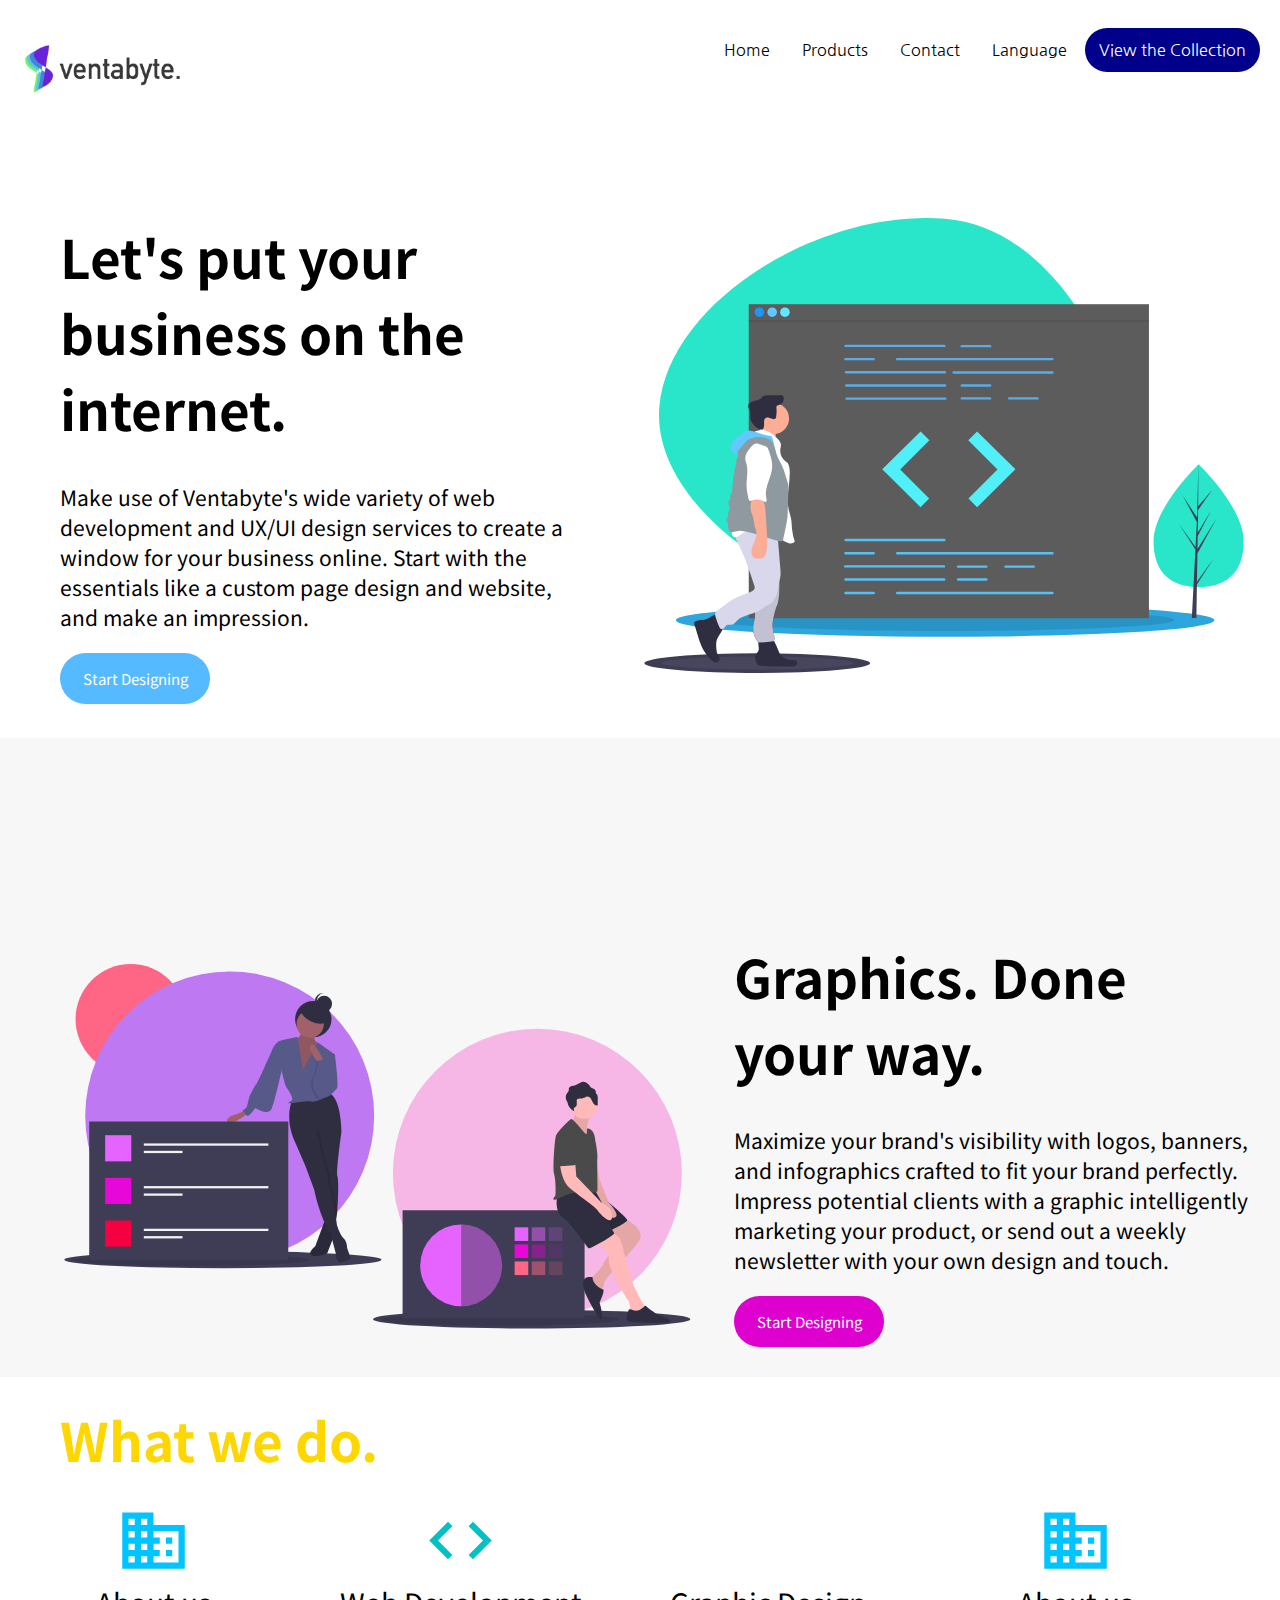
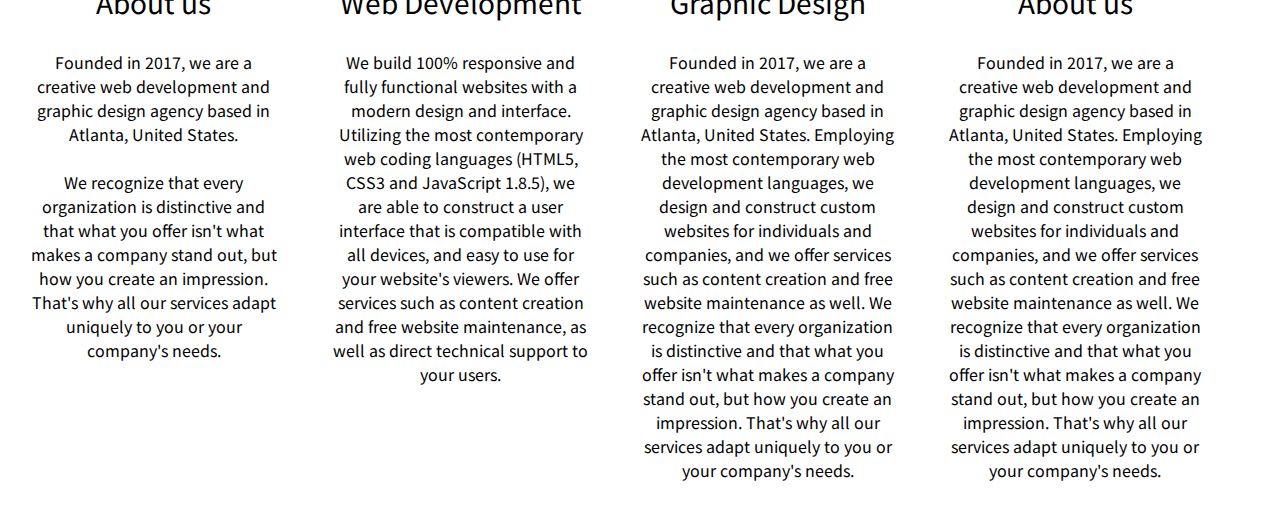
==== index.html @ 32904ef0 "Initial commit" ====
<!DOCTYPE html>
<html>
    <head>
    <link href="https://fonts.googleapis.com/css2?family=Nanum+Gothic&display=swap" rel="stylesheet">
        <link href="https://fonts.googleapis.com/css2?family=Noto+Sans+KR:wght@400;900&display=swap" rel="stylesheet">
    </head>
    <style>
        html, body {
    height: 100%;
    margin: 0;
    padding: 0;
    background-color: white;
}
        
        .menu {
            width: 100%;
            text-align: right;
            padding-top: 40px;
            padding-bottom: 5px;
            display: block;
            position: fixed;
            background-color: white;
            top: 0;
        }
        
                .menu-mobile {
            width: 100%;
            text-align: right;
            padding-top: 40px;
                    padding-bottom: 5px;
                    display: none;
                    position: fixed;
                    background-color: white;
        }
        
        .menuopen {
            margin-right: 30px;
            font-size: 40px;
        }
        
                .menuclose {
            margin-right: 30px;
            font-size: 40px;
                    display: none;
        }
        
        .mobile-nav {
            width: 100%;
            display: none;
            text-align: left;
            margin: 0px;
        }
        
        .op-m {
            font-size: 25px;
            font-family: 'Nanum Gothic', sans-serif;
            width: 100%;
            float: left;
            display: block;
            text-align: left;
            padding: 10px;
        }
        
                .op-cm {
            background-color: darkblue;
            color: white;
            font-size: 25px;
            font-family: 'Nanum Gothic', sans-serif;
            width: 100%;
            float: left;
            display: block;
            text-align: left;
            padding: 10px;
                    margin: 0px;
        }
        
        .op {
            padding: 14px;
            font-size: 16px;
            font-family: 'Nanum Gothic', sans-serif;
        }
        
        .op-c {
            background-color: darkblue;
            color: white;
            border-radius: 50px;
            padding: 14px;
            margin-right: 20px;
            font-size: 16px;
            font-family: 'Nanum Gothic', sans-serif;
        }
        
        .logo {
            text-align: left;
            float: left;
            padding-top: 0px;
            margin-top: 0px;
            margin-left: 20px;

        }
        
        .container {
            width: 100%;
            display: inline-block;
            margin-bottom: 0px;
            padding-bottom: 30px;
        }
        
        .coderev {
            float: right;
            text-align: right;
            display: inline;
            padding-top: 200px;
            padding-right: 60px;
            width: 45%;
        }
        
                .mediarev {
            float: left;
            text-align: left;
            display: inline;
            padding-top: 200px;
            padding-left: 60px;
            width: 45%;
        }
        
        .intro {
            width: 45%;
            float: left;
            display: inline;
        }
        
        .mediaintro {
                        width: 45%;
            float: right;
            text-align: left;
            display: inline;
            margin-right: 30px;
            margin-left: 30px;
        }
        
        .coderev-mobile {
            display: none;
            width: 100%;
            text-align: center;
            padding-top: 50px;
        }
        
        .intro-mobile {
            width: 100%;
            display: none;
            padding-top: 40px;
        }
        
        .mediarev-mobile {
            display: none;
            width: 100%;
            text-align: center;
            padding-top: 50px;
        }
        
        .mediaintro-mobile {
            width: 100%;
            display: none;
        }
        
        h1 {
          margin-left: 60px;
            margin-top: 200px;
            font-family: 'Noto Sans KR', sans-serif;
            font-size: 70px;
        }
        
        h3 {
            margin-left: 60px;
            font-family: 'Noto Sans KR', sans-serif;
            font-weight: 400;
            font-size: 28px;
        }
        
        .start {
            border-radius: 50px;
            background-color: #55baff;
            padding: 20px;
            text-align: center;
            margin-left: 60px;
            color: white;
            font-family: 'Noto Sans KR', sans-serif;
            width: 200px;
            border: 0px;
            font-size: 20px;
        }
        
        .about {
            width: 100%;
            display: inline-block;
            text-align: center;
        }
        
        .aboutsub {
            width: 20%;
            display: inline;
                text-align: center;
            float: left;
            margin: 2%;
        }
        
        .about h1 {
            margin-top: 20px;
            margin-bottom: 0px;
            color: gold;
            text-align: left;
        }
        
        .about h3 {
            margin-left: 45px;
            margin-right: 30px;
            padding-bottom: 50px;
            font-family: 'Noto Sans KR', sans-serif;
            color: black;
        }
        
        .aboutsub h3 {
            margin-left: 0px;
            margin-top: 0px;
            margin-right: 0px;
            padding-bottom: 0px;
            text-align: center;
            font-size: 28px;
        }
        
        h4 {
            color: black;
            text-align: center;
            font-family: 'Noto Sans KR', sans-serif;
            font-weight: 400;
        }
        
        @media screen and (max-width: 1632px) {
            h1 {font-size: 53px}
            h3 {font-size: 21px}
            .start {font-size: 15px; padding: 15px; width: 150px}
            .coderev img {width: 600px; height: 455px}
            .mediarev-mobile {display: none}
            .mediaintro-mobile {display: none}
            .mediarev-mobile img {width: 598px; height: 373px}
        }
        
                @media screen and (max-width: 1416px) {
            .mediarev img {width: 638px; height: 398px}
        }
        
                        @media screen and (max-width: 1056px) {
            .mediarev img {width: 510px; height: 318px}
        }
        
        @media screen and (max-width: 1092px) {
                    .intro {display: none}
                    .coderev {display: none}
            .container {display: none}
                        .intro-mobile {display: block}
                    .coderev-mobile {display: block}
                    h1 {margin-top: 50px}
            .mediarev {display: none}
            .mediaintro {display: none}
                        .mediarev-mobile {display: block}
            .mediaintro-mobile {display: block}
            .menu {display: none}
            .menu-mobile {display: block}
        }
        
        @media screen and (max-width: 720px) {
                    .intro {display: none}
                    .coderev {display: none}
            .container {display: none}
                        .intro-mobile {display: block}
                    .coderev-mobile {display: block}
            .coderev-mobile img {width: 600px; height: 455px;}
                    h1 {margin-top: 50px}
            .mediarev {display: none}
            .mediaintro {display: none}
                                    .mediarev-mobile {display: block}
            .mediaintro-mobile {display: block}
            .mediarev-mobile img {width: 598px; height: 373px}
            .menu {display: none}
            .menu-mobile {display: block}
        }
        
                @media screen and (max-width: 720px) {
                    .intro {display: none}
                    .coderev {display: none}
                    .container {display: none}
                        .intro-mobile {display: block}
                    .coderev-mobile {display: block}
            .coderev-mobile img {width: 450px; height: 341px;}
                    h1 {margin-top: 50px; margin-left: 45px; margin-right: 20px;}
                    h3 {margin-left: 45px; margin-right: 20px;}
                    .start {margin-left: 45px;}
                    .mediarev {display: none}
            .mediaintro {display: none}
            .mediarev-mobile {display: block}
            .mediaintro-mobile {display: block}
                    .mediarev-mobile img {width: 449px; height: 280px}
        }
        
    </style>
    <body>
    <div class="menu">
         <img class="logo" src="ventabyte-logo.png" width="170" height="56">
        <a class="op">Home</a>
        <a class="op">Products</a>
        <a class="op">Contact</a>
        <a class="op">Language</a>
        <a class="op-c">View the Collection</a>
        </div>
            <div class="menu-mobile">
                <img class="logo" src="ventabyte-logo.png" width="170" height="56">
                <a id="menuopen" onclick="openMenu()" class="menuopen">&#9776;</a>
                <a id="menuclose" onclick="closeMenu()" class="menuclose">&times;</a>
                <br>
                <div id="mobile-nav" class="mobile-nav">
                <a class="op-m">Home</a>
                <a class="op-m">Products</a>
                <a class="op-m">Contact</a>
                <a class="op-m">Language</a>
                    <a class="op-cm">View the Collection</a>
                </div>
        </div>
        <br>
        <div class="container">
        <div class="coderev">
                <img src="coderev%20copy.svg" width="800px" height="607px">
        </div>
        <div class="intro">
        <h1>Let's put your business on the internet.</h1>
            <h3>Make use of Ventabyte's wide variety of web development and UX/UI design services to create a window for your business online. Start with the essentials like a custom page design and website, and make an impression.</h3>
            <button class="start">Start Designing</button>
        </div>
        </div>
        <div class="intro-mobile">
        <h1>Let's put your business on the internet.</h1>
            <h3>Make use of Ventabyte's wide variety of web development and UX/UI design services to create a window for your business online. Start with the essentials like a custom page design and website, and make an impression.</h3>
            <button class="start">Start Designing</button>
        </div>
                        <div class="coderev-mobile">
                <img src="coderev%20copy.svg" width="800px" height="607px">
        </div>
        <div style="background-color: #f7f7f7;" class="container">
        <div class="mediarev">
                <img src="media.svg" width="797px" height="497px">
        </div>
        <div class="mediaintro">
        <h1>Graphics. Done your way.</h1>
            <h3>Maximize your brand's visibility with logos, banners, and infographics crafted to fit your brand perfectly. Impress potential clients with a graphic intelligently marketing your product, or send out a weekly newsletter with your own design and touch.</h3>
            <button class="start" style="background-color:#dd00cf">Start Designing</button>
        </div>
        </div>
         <div class="mediaintro-mobile">
        <h1>Graphics. Done your way.</h1>
            <h3>Maximize your brand's visibility with logos, banners, and infographics crafted to fit your brand perfectly. Impress potential clients with a graphic intelligently marketing your product, or send out a weekly newsletter with your own design and touch.</h3>
            <button class="start" style="background-color:#dd00cf">Start Designing</button>
        </div>
                        <div class="mediarev-mobile">
                <img src="media.svg" width="638px" height="398px">
        </div>
        <div class="about">
        <h1>What we do.</h1>
            <div class="aboutsub"><img src="business-white-18dp.svg" width="75px" height="75px"><br><h3>About us</h3><h4>Founded in 2017, we are a creative web development and graphic design agency based in Atlanta, United States. 
<br>
<br>
We recognize that every organization is distinctive and that what you offer isn't what makes a company stand out, but how you create an impression. That's why all our services adapt uniquely to you or your company's needs.</h4></div>
            
            <div class="aboutsub"><img src="code-white-18dp.svg" width="75px" height="75px"><br><h3>Web Development</h3><h4>We build 100% responsive and fully functional websites with a modern design and interface. Utilizing the most contemporary web coding languages (HTML5, CSS3 and JavaScript 1.8.5), we are able to construct a user interface that is compatible with all devices, and easy to use for your website's viewers. We offer services such as content creation and free website maintenance, as well as direct technical support to your users.</h4></div>
            
            <div class="aboutsub"><img src="filter-white-18dp.svg" width="75px" height="75px"><br><h3>Graphic Design</h3><h4>Founded in 2017, we are a creative web development and graphic design agency based in Atlanta, United States. Employing the most contemporary web development languages, we design and construct custom websites for individuals and companies, and we offer services such as content creation and free website maintenance as well.

We recognize that every organization is distinctive and that what you offer isn't what makes a company stand out, but how you create an impression. That's why all our services adapt uniquely to you or your company's needs.</h4></div>
            
            <div class="aboutsub"><img src="business-white-18dp.svg" width="75px" height="75px"><br><h3>About us</h3><h4>Founded in 2017, we are a creative web development and graphic design agency based in Atlanta, United States. Employing the most contemporary web development languages, we design and construct custom websites for individuals and companies, and we offer services such as content creation and free website maintenance as well.

We recognize that every organization is distinctive and that what you offer isn't what makes a company stand out, but how you create an impression. That's why all our services adapt uniquely to you or your company's needs.</h4></div>
        </div>
    </body>
    <script>
    function openMenu() {
        document.getElementById("mobile-nav").style.display = "block";
        document.getElementById("menuopen").style.display = "none";
        document.getElementById("menuclose").style.display = "block";
    }
        
            function closeMenu() {
        document.getElementById("mobile-nav").style.display = "none";
        document.getElementById("menuopen").style.display = "block";
        document.getElementById("menuclose").style.display = "none";
    }
        
    </script>
</html>
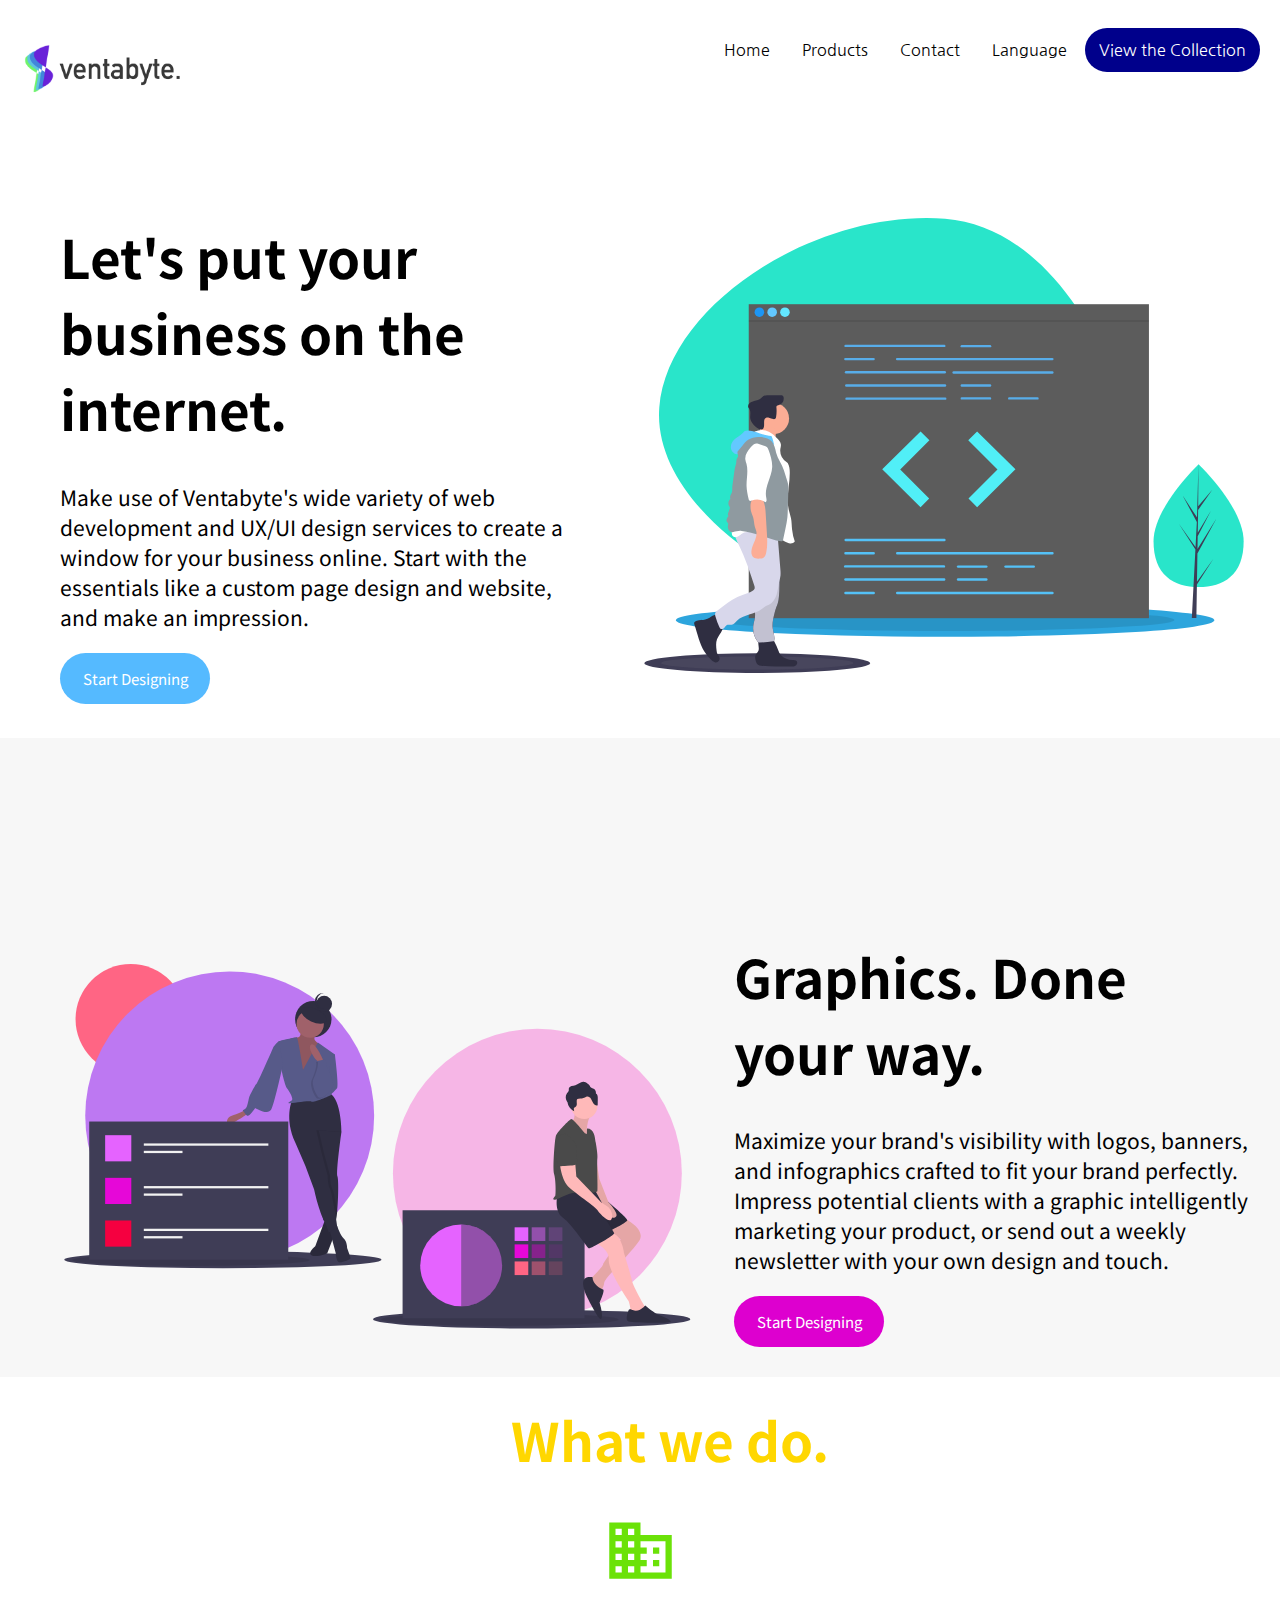
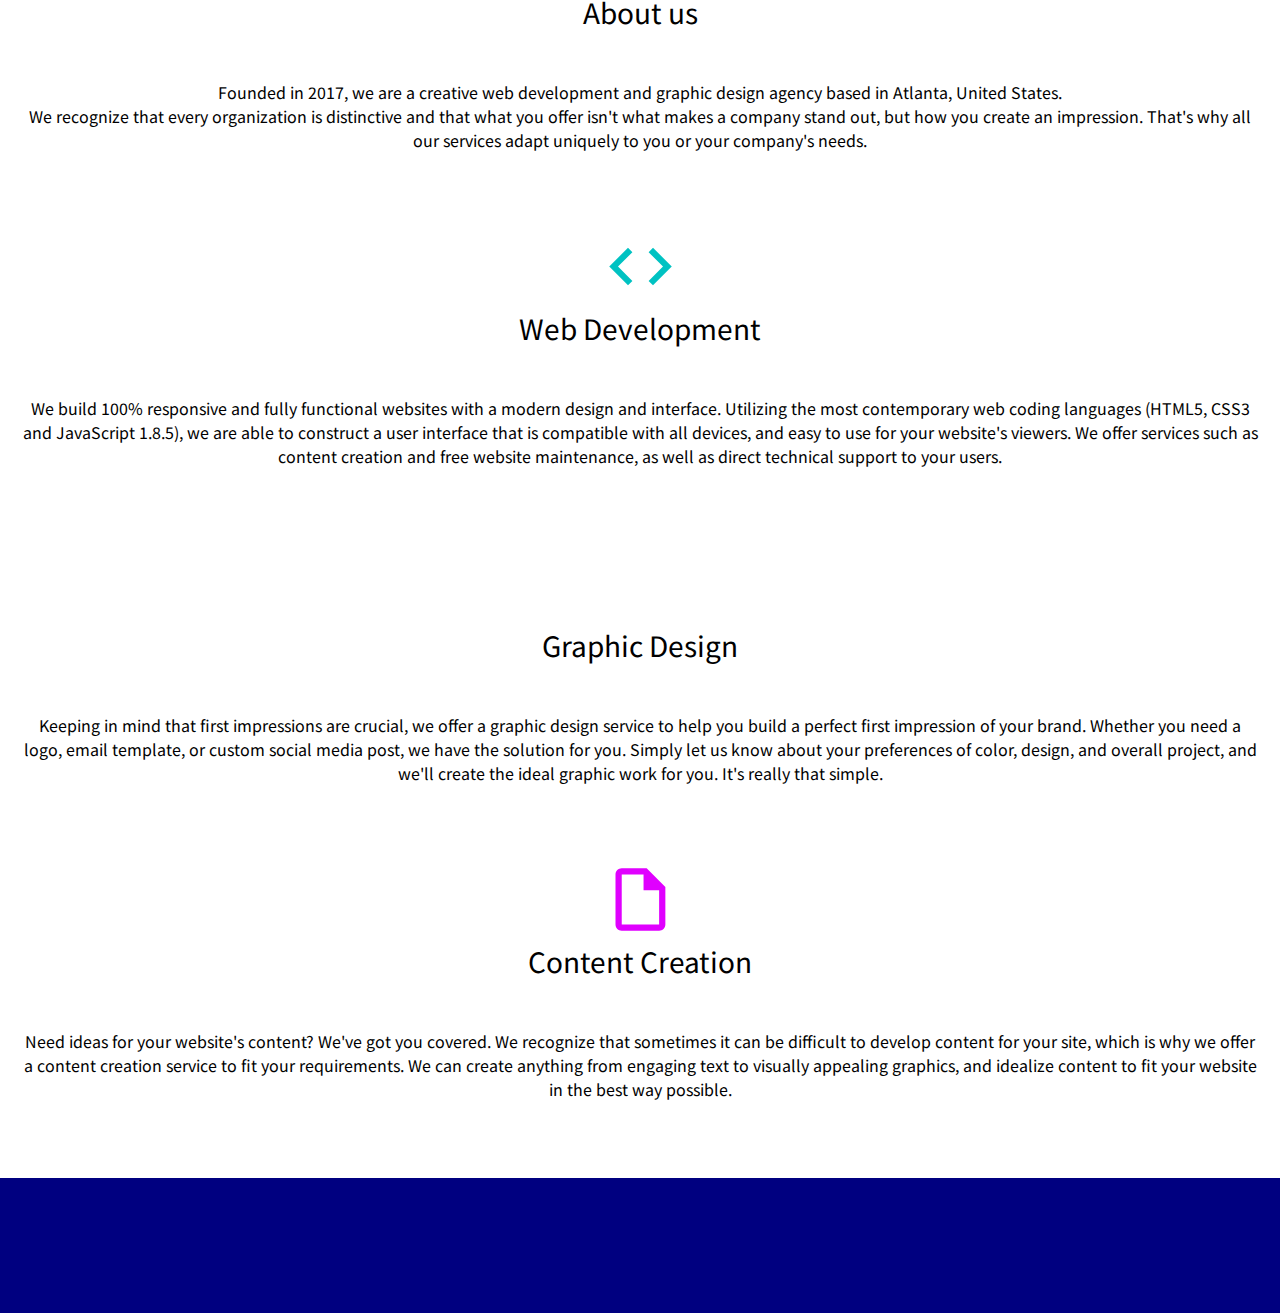
==== commit c767a649: "082320" ====
--- a/index.html
+++ b/index.html
@@ -193,6 +193,7 @@
         
         .about {
             width: 100%;
+            min-height: 50%;
             display: inline-block;
             text-align: center;
         }
@@ -205,11 +206,22 @@
             margin: 2%;
         }
         
+                .aboutsub-mobile {
+            width: 100%;
+            display: none;
+                    color: white;
+        }
+        
+         .aboutsub-mobile h4 {
+            padding: 20px;
+        }
+        
+        
         .about h1 {
             margin-top: 20px;
             margin-bottom: 0px;
             color: gold;
-            text-align: left;
+            text-align: center;
         }
         
         .about h3 {
@@ -229,11 +241,26 @@
             font-size: 28px;
         }
         
+                .aboutsub-mobile h3 {
+            margin-left: 0px;
+            margin-top: 0px;
+            margin-right: 0px;
+            padding-bottom: 0px;
+            text-align: center;
+            font-size: 28px;
+        }
+        
         h4 {
             color: black;
             text-align: center;
             font-family: 'Noto Sans KR', sans-serif;
             font-weight: 400;
+        }
+        
+        .footer {
+            width: 100%;
+            height: 15%;
+            background-color: navy;
         }
         
         @media screen and (max-width: 1632px) {
@@ -303,6 +330,10 @@
                     .mediarev-mobile img {width: 449px; height: 280px}
         }
         
+        @media screen and (max-width: 1296px) {
+            .aboutsub {display: none}
+            .aboutsub-mobile {display: block}
+        }
     </style>
     <body>
     <div class="menu">
@@ -372,13 +403,32 @@
             
             <div class="aboutsub"><img src="code-white-18dp.svg" width="75px" height="75px"><br><h3>Web Development</h3><h4>We build 100% responsive and fully functional websites with a modern design and interface. Utilizing the most contemporary web coding languages (HTML5, CSS3 and JavaScript 1.8.5), we are able to construct a user interface that is compatible with all devices, and easy to use for your website's viewers. We offer services such as content creation and free website maintenance, as well as direct technical support to your users.</h4></div>
             
-            <div class="aboutsub"><img src="filter-white-18dp.svg" width="75px" height="75px"><br><h3>Graphic Design</h3><h4>Founded in 2017, we are a creative web development and graphic design agency based in Atlanta, United States. Employing the most contemporary web development languages, we design and construct custom websites for individuals and companies, and we offer services such as content creation and free website maintenance as well.
-
-We recognize that every organization is distinctive and that what you offer isn't what makes a company stand out, but how you create an impression. That's why all our services adapt uniquely to you or your company's needs.</h4></div>
+            <div class="aboutsub"><img src="filter-white-18dp.svg" width="75px" height="75px"><br><h3>Graphic Design</h3><h4>Keeping in mind that first impressions are crucial, we offer a graphic design service to help you build a perfect first impression of your brand. Whether you need a logo, email template, or custom social media post, we have the solution for you. Simply let us know about your preferences of color, design, and overall project, and we'll create the ideal graphic work for you. It's really that simple.</h4></div>
             
-            <div class="aboutsub"><img src="business-white-18dp.svg" width="75px" height="75px"><br><h3>About us</h3><h4>Founded in 2017, we are a creative web development and graphic design agency based in Atlanta, United States. Employing the most contemporary web development languages, we design and construct custom websites for individuals and companies, and we offer services such as content creation and free website maintenance as well.
-
-We recognize that every organization is distinctive and that what you offer isn't what makes a company stand out, but how you create an impression. That's why all our services adapt uniquely to you or your company's needs.</h4></div>
+            <div class="aboutsub"><img src="description-white-18dp.svg" width="75px" height="75px"><br><h3>Content Creation</h3><h4>Need ideas for your website's content? We've got you covered. We recognize that sometimes it can be difficult to develop content for your site, which is why we offer a content creation service to fit your requirements. We can create anything from engaging text to visually appealing graphics, and idealize content to fit your website in the best way possible.</h4></div>
+            
+            <br>
+            <br>
+            <div class="aboutsub-mobile"><img src="business-white-18dp.svg" width="75px" height="75px">
+                <h3>About us</h3><h4>Founded in 2017, we are a creative web development and graphic design agency based in Atlanta, United States. 
+<br>
+We recognize that every organization is distinctive and that what you offer isn't what makes a company stand out, but how you create an impression. That's why all our services adapt uniquely to you or your company's needs.</h4>
+            </div>
+            <br>
+            <br>
+            <div class="aboutsub-mobile"><img src="code-white-18dp.svg" width="75px" height="75px"><h3>Web Development</h3><h4>We build 100% responsive and fully functional websites with a modern design and interface. Utilizing the most contemporary web coding languages (HTML5, CSS3 and JavaScript 1.8.5), we are able to construct a user interface that is compatible with all devices, and easy to use for your website's viewers. We offer services such as content creation and free website maintenance, as well as direct technical support to your users.</h4></div>
+            <br>
+            <br>
+            <div class="aboutsub-mobile"><img src="filter-white-18dp.svg" width="75px" height="75px"><h3>Graphic Design</h3><h4>Keeping in mind that first impressions are crucial, we offer a graphic design service to help you build a perfect first impression of your brand. Whether you need a logo, email template, or custom social media post, we have the solution for you. Simply let us know about your preferences of color, design, and overall project, and we'll create the ideal graphic work for you. It's really that simple.</h4></div>
+            <br>
+            <br>
+            <div class="aboutsub-mobile"><img src="description-white-18dp.svg" width="75px" height="75px"><h3>Content Creation</h3><h4>Need ideas for your website's content? We've got you covered. We recognize that sometimes it can be difficult to develop content for your site, which is why we offer a content creation service to fit your requirements. We can create anything from engaging text to visually appealing graphics, and idealize content to fit your website in the best way possible.</h4></div>
+        </div>
+        <br>
+        <br>
+        <br>
+        <div class="footer">
+        
         </div>
     </body>
     <script>
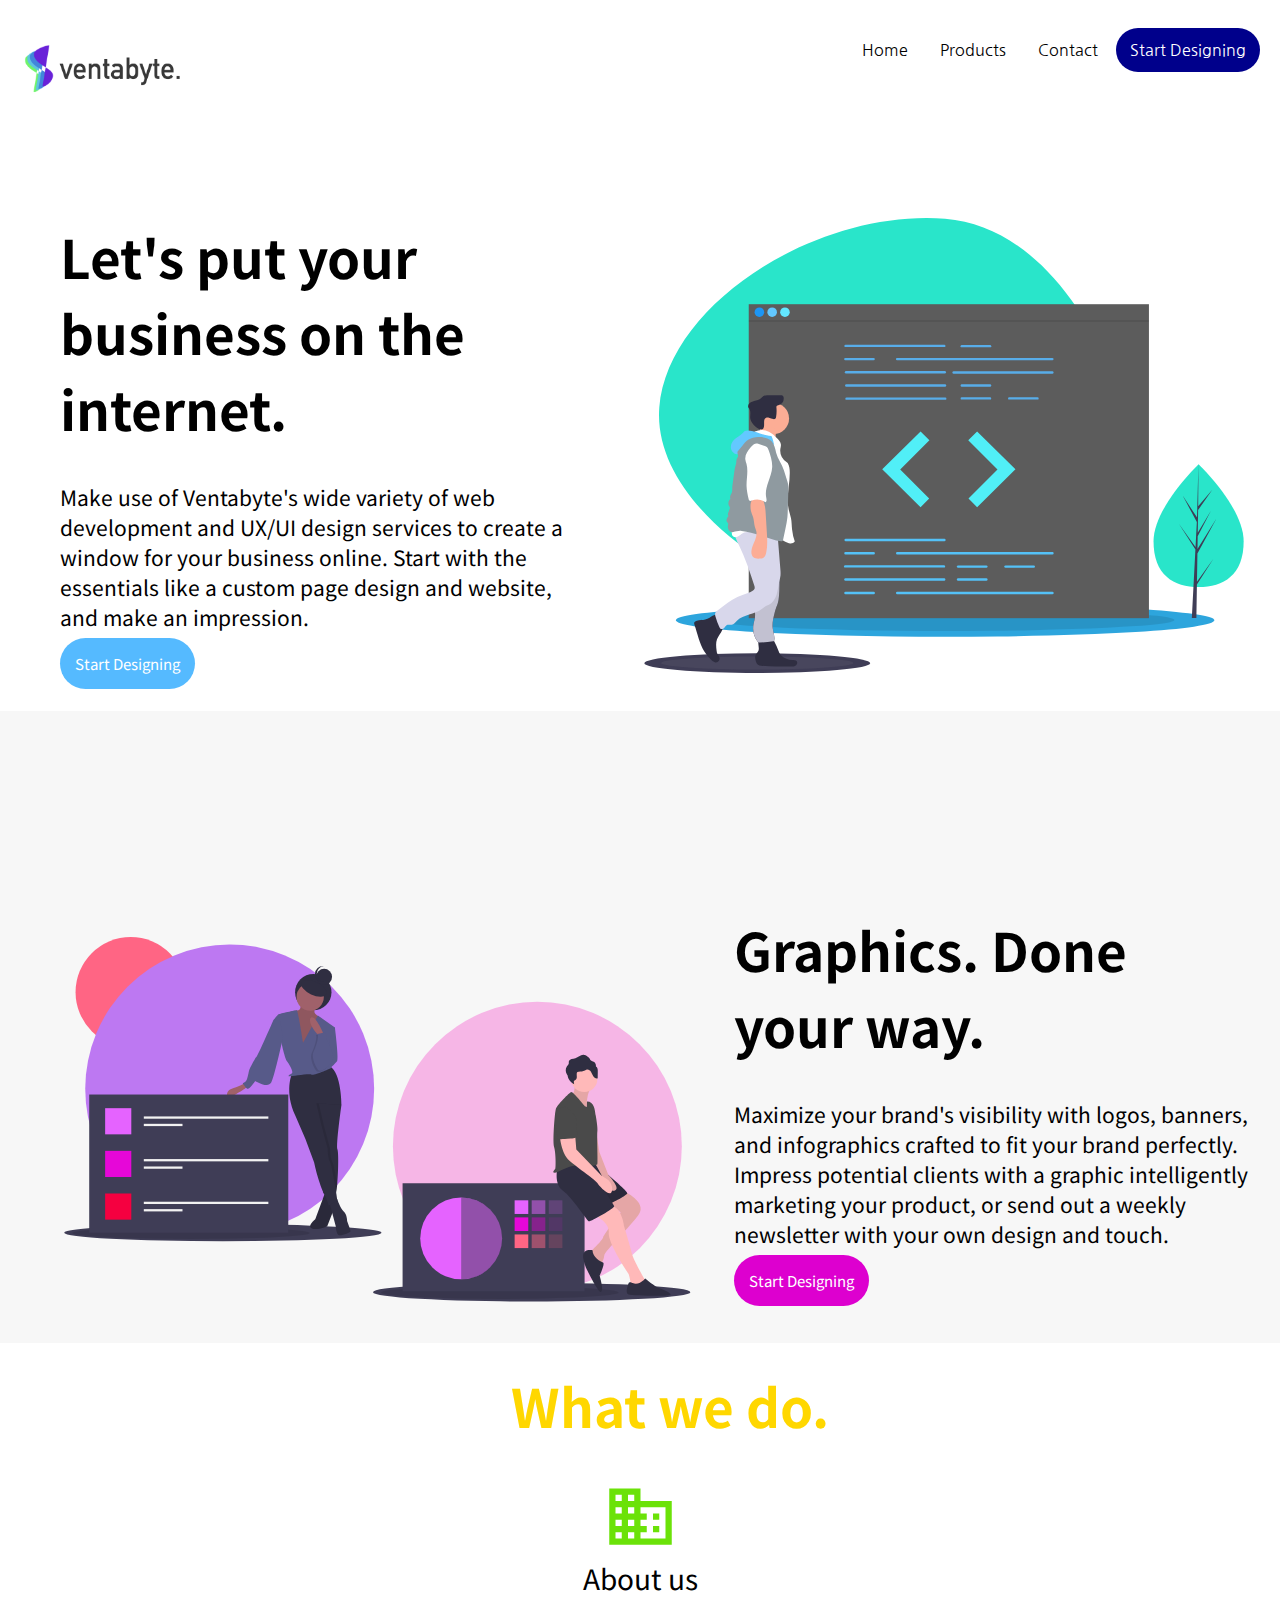
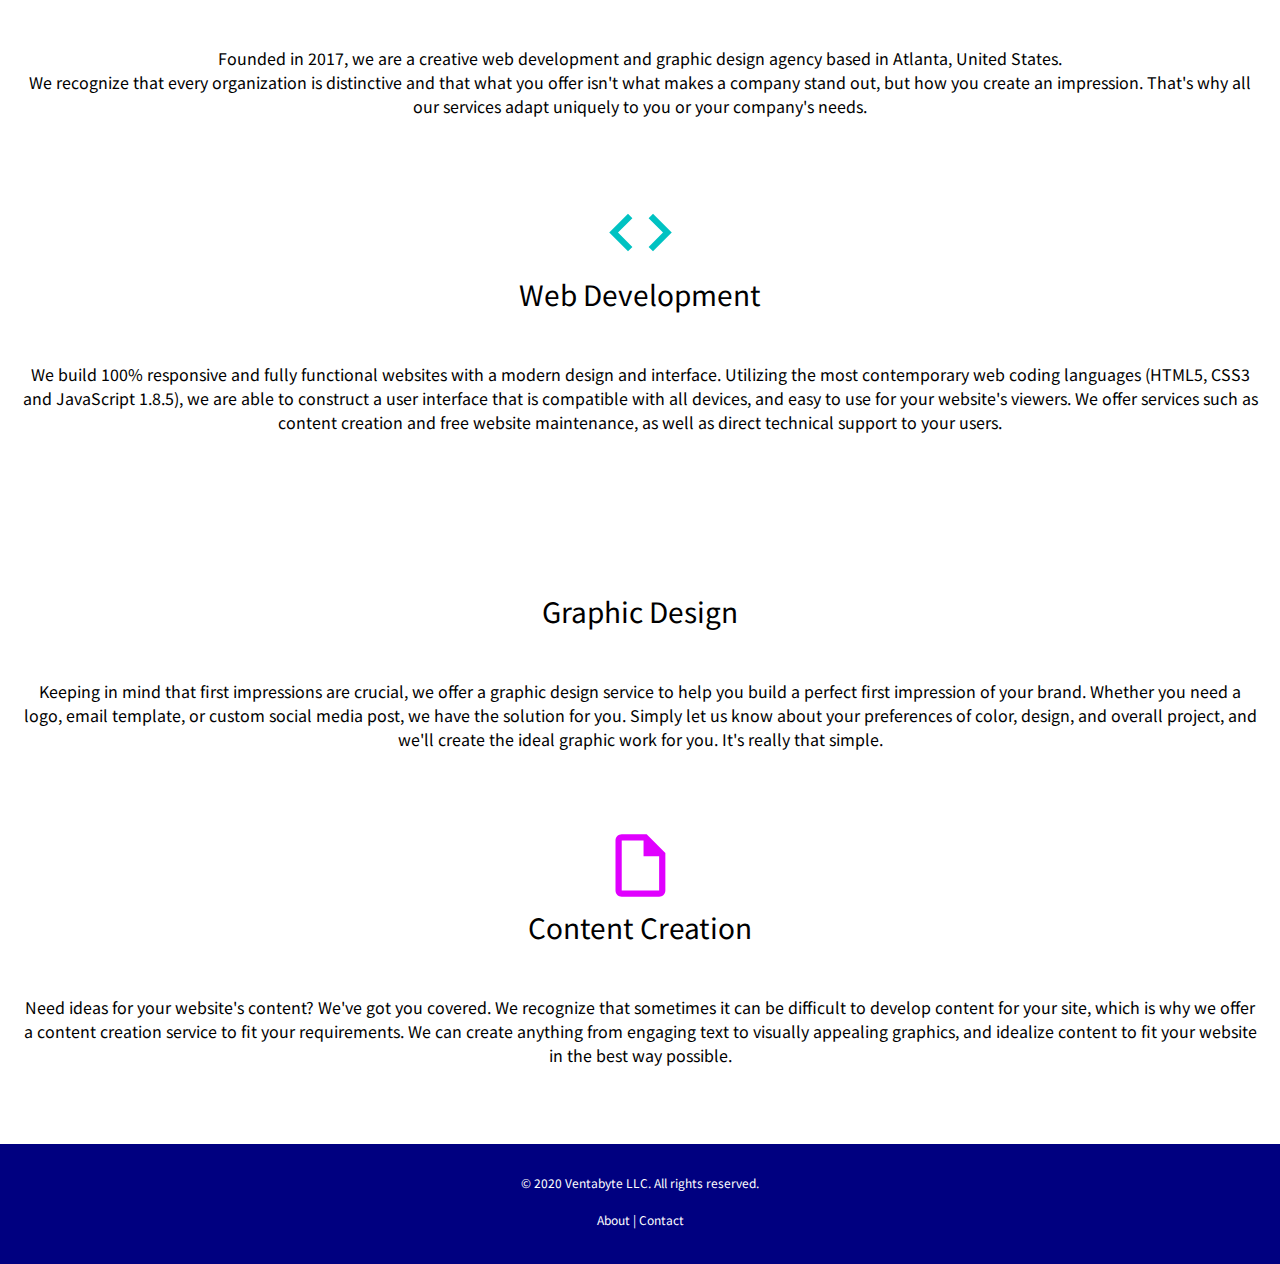
==== commit 3ee3ee4d: "082920" ====
--- a/index.html
+++ b/index.html
@@ -2,347 +2,16 @@
 <html>
     <head>
     <link href="https://fonts.googleapis.com/css2?family=Nanum+Gothic&display=swap" rel="stylesheet">
-        <link href="https://fonts.googleapis.com/css2?family=Noto+Sans+KR:wght@400;900&display=swap" rel="stylesheet">
+        <link href="https://fonts.googleapis.com/css2?family=Noto+Sans+KR:wght@300;400;500;900&display=swap" rel="stylesheet">
+        <link rel="stylesheet" type="text/css" href="style.css">
     </head>
-    <style>
-        html, body {
-    height: 100%;
-    margin: 0;
-    padding: 0;
-    background-color: white;
-}
-        
-        .menu {
-            width: 100%;
-            text-align: right;
-            padding-top: 40px;
-            padding-bottom: 5px;
-            display: block;
-            position: fixed;
-            background-color: white;
-            top: 0;
-        }
-        
-                .menu-mobile {
-            width: 100%;
-            text-align: right;
-            padding-top: 40px;
-                    padding-bottom: 5px;
-                    display: none;
-                    position: fixed;
-                    background-color: white;
-        }
-        
-        .menuopen {
-            margin-right: 30px;
-            font-size: 40px;
-        }
-        
-                .menuclose {
-            margin-right: 30px;
-            font-size: 40px;
-                    display: none;
-        }
-        
-        .mobile-nav {
-            width: 100%;
-            display: none;
-            text-align: left;
-            margin: 0px;
-        }
-        
-        .op-m {
-            font-size: 25px;
-            font-family: 'Nanum Gothic', sans-serif;
-            width: 100%;
-            float: left;
-            display: block;
-            text-align: left;
-            padding: 10px;
-        }
-        
-                .op-cm {
-            background-color: darkblue;
-            color: white;
-            font-size: 25px;
-            font-family: 'Nanum Gothic', sans-serif;
-            width: 100%;
-            float: left;
-            display: block;
-            text-align: left;
-            padding: 10px;
-                    margin: 0px;
-        }
-        
-        .op {
-            padding: 14px;
-            font-size: 16px;
-            font-family: 'Nanum Gothic', sans-serif;
-        }
-        
-        .op-c {
-            background-color: darkblue;
-            color: white;
-            border-radius: 50px;
-            padding: 14px;
-            margin-right: 20px;
-            font-size: 16px;
-            font-family: 'Nanum Gothic', sans-serif;
-        }
-        
-        .logo {
-            text-align: left;
-            float: left;
-            padding-top: 0px;
-            margin-top: 0px;
-            margin-left: 20px;
-
-        }
-        
-        .container {
-            width: 100%;
-            display: inline-block;
-            margin-bottom: 0px;
-            padding-bottom: 30px;
-        }
-        
-        .coderev {
-            float: right;
-            text-align: right;
-            display: inline;
-            padding-top: 200px;
-            padding-right: 60px;
-            width: 45%;
-        }
-        
-                .mediarev {
-            float: left;
-            text-align: left;
-            display: inline;
-            padding-top: 200px;
-            padding-left: 60px;
-            width: 45%;
-        }
-        
-        .intro {
-            width: 45%;
-            float: left;
-            display: inline;
-        }
-        
-        .mediaintro {
-                        width: 45%;
-            float: right;
-            text-align: left;
-            display: inline;
-            margin-right: 30px;
-            margin-left: 30px;
-        }
-        
-        .coderev-mobile {
-            display: none;
-            width: 100%;
-            text-align: center;
-            padding-top: 50px;
-        }
-        
-        .intro-mobile {
-            width: 100%;
-            display: none;
-            padding-top: 40px;
-        }
-        
-        .mediarev-mobile {
-            display: none;
-            width: 100%;
-            text-align: center;
-            padding-top: 50px;
-        }
-        
-        .mediaintro-mobile {
-            width: 100%;
-            display: none;
-        }
-        
-        h1 {
-          margin-left: 60px;
-            margin-top: 200px;
-            font-family: 'Noto Sans KR', sans-serif;
-            font-size: 70px;
-        }
-        
-        h3 {
-            margin-left: 60px;
-            font-family: 'Noto Sans KR', sans-serif;
-            font-weight: 400;
-            font-size: 28px;
-        }
-        
-        .start {
-            border-radius: 50px;
-            background-color: #55baff;
-            padding: 20px;
-            text-align: center;
-            margin-left: 60px;
-            color: white;
-            font-family: 'Noto Sans KR', sans-serif;
-            width: 200px;
-            border: 0px;
-            font-size: 20px;
-        }
-        
-        .about {
-            width: 100%;
-            min-height: 50%;
-            display: inline-block;
-            text-align: center;
-        }
-        
-        .aboutsub {
-            width: 20%;
-            display: inline;
-                text-align: center;
-            float: left;
-            margin: 2%;
-        }
-        
-                .aboutsub-mobile {
-            width: 100%;
-            display: none;
-                    color: white;
-        }
-        
-         .aboutsub-mobile h4 {
-            padding: 20px;
-        }
-        
-        
-        .about h1 {
-            margin-top: 20px;
-            margin-bottom: 0px;
-            color: gold;
-            text-align: center;
-        }
-        
-        .about h3 {
-            margin-left: 45px;
-            margin-right: 30px;
-            padding-bottom: 50px;
-            font-family: 'Noto Sans KR', sans-serif;
-            color: black;
-        }
-        
-        .aboutsub h3 {
-            margin-left: 0px;
-            margin-top: 0px;
-            margin-right: 0px;
-            padding-bottom: 0px;
-            text-align: center;
-            font-size: 28px;
-        }
-        
-                .aboutsub-mobile h3 {
-            margin-left: 0px;
-            margin-top: 0px;
-            margin-right: 0px;
-            padding-bottom: 0px;
-            text-align: center;
-            font-size: 28px;
-        }
-        
-        h4 {
-            color: black;
-            text-align: center;
-            font-family: 'Noto Sans KR', sans-serif;
-            font-weight: 400;
-        }
-        
-        .footer {
-            width: 100%;
-            height: 15%;
-            background-color: navy;
-        }
-        
-        @media screen and (max-width: 1632px) {
-            h1 {font-size: 53px}
-            h3 {font-size: 21px}
-            .start {font-size: 15px; padding: 15px; width: 150px}
-            .coderev img {width: 600px; height: 455px}
-            .mediarev-mobile {display: none}
-            .mediaintro-mobile {display: none}
-            .mediarev-mobile img {width: 598px; height: 373px}
-        }
-        
-                @media screen and (max-width: 1416px) {
-            .mediarev img {width: 638px; height: 398px}
-        }
-        
-                        @media screen and (max-width: 1056px) {
-            .mediarev img {width: 510px; height: 318px}
-        }
-        
-        @media screen and (max-width: 1092px) {
-                    .intro {display: none}
-                    .coderev {display: none}
-            .container {display: none}
-                        .intro-mobile {display: block}
-                    .coderev-mobile {display: block}
-                    h1 {margin-top: 50px}
-            .mediarev {display: none}
-            .mediaintro {display: none}
-                        .mediarev-mobile {display: block}
-            .mediaintro-mobile {display: block}
-            .menu {display: none}
-            .menu-mobile {display: block}
-        }
-        
-        @media screen and (max-width: 720px) {
-                    .intro {display: none}
-                    .coderev {display: none}
-            .container {display: none}
-                        .intro-mobile {display: block}
-                    .coderev-mobile {display: block}
-            .coderev-mobile img {width: 600px; height: 455px;}
-                    h1 {margin-top: 50px}
-            .mediarev {display: none}
-            .mediaintro {display: none}
-                                    .mediarev-mobile {display: block}
-            .mediaintro-mobile {display: block}
-            .mediarev-mobile img {width: 598px; height: 373px}
-            .menu {display: none}
-            .menu-mobile {display: block}
-        }
-        
-                @media screen and (max-width: 720px) {
-                    .intro {display: none}
-                    .coderev {display: none}
-                    .container {display: none}
-                        .intro-mobile {display: block}
-                    .coderev-mobile {display: block}
-            .coderev-mobile img {width: 450px; height: 341px;}
-                    h1 {margin-top: 50px; margin-left: 45px; margin-right: 20px;}
-                    h3 {margin-left: 45px; margin-right: 20px;}
-                    .start {margin-left: 45px;}
-                    .mediarev {display: none}
-            .mediaintro {display: none}
-            .mediarev-mobile {display: block}
-            .mediaintro-mobile {display: block}
-                    .mediarev-mobile img {width: 449px; height: 280px}
-        }
-        
-        @media screen and (max-width: 1296px) {
-            .aboutsub {display: none}
-            .aboutsub-mobile {display: block}
-        }
-    </style>
     <body>
     <div class="menu">
          <img class="logo" src="ventabyte-logo.png" width="170" height="56">
-        <a class="op">Home</a>
-        <a class="op">Products</a>
-        <a class="op">Contact</a>
-        <a class="op">Language</a>
-        <a class="op-c">View the Collection</a>
+        <a href="index.html" class="op">Home</a>
+        <a href="products.html" class="op">Products</a>
+        <a href="contact.html" class="op">Contact</a>
+        <a href="contact.html" class="op-c">Start Designing</a>
         </div>
             <div class="menu-mobile">
                 <img class="logo" src="ventabyte-logo.png" width="170" height="56">
@@ -350,11 +19,10 @@
                 <a id="menuclose" onclick="closeMenu()" class="menuclose">&times;</a>
                 <br>
                 <div id="mobile-nav" class="mobile-nav">
-                <a class="op-m">Home</a>
-                <a class="op-m">Products</a>
-                <a class="op-m">Contact</a>
-                <a class="op-m">Language</a>
-                    <a class="op-cm">View the Collection</a>
+                <a href="index.html" class="op-m">Home</a>
+                <a href="products.html" class="op-m">Products</a>
+                <a href="contact.html" class="op-m">Contact</a>
+                    <a href="contact.html" class="op-cm">Start Designing</a>
                 </div>
         </div>
         <br>
@@ -365,13 +33,13 @@
         <div class="intro">
         <h1>Let's put your business on the internet.</h1>
             <h3>Make use of Ventabyte's wide variety of web development and UX/UI design services to create a window for your business online. Start with the essentials like a custom page design and website, and make an impression.</h3>
-            <button class="start">Start Designing</button>
+            <a href="contact.html" class="start">Start Designing</a>
         </div>
         </div>
         <div class="intro-mobile">
         <h1>Let's put your business on the internet.</h1>
             <h3>Make use of Ventabyte's wide variety of web development and UX/UI design services to create a window for your business online. Start with the essentials like a custom page design and website, and make an impression.</h3>
-            <button class="start">Start Designing</button>
+            <a href="contact.html" class="start">Start Designing</a>
         </div>
                         <div class="coderev-mobile">
                 <img src="coderev%20copy.svg" width="800px" height="607px">
@@ -383,18 +51,18 @@
         <div class="mediaintro">
         <h1>Graphics. Done your way.</h1>
             <h3>Maximize your brand's visibility with logos, banners, and infographics crafted to fit your brand perfectly. Impress potential clients with a graphic intelligently marketing your product, or send out a weekly newsletter with your own design and touch.</h3>
-            <button class="start" style="background-color:#dd00cf">Start Designing</button>
+            <a href="contact.html" class="start" style="background-color:#dd00cf">Start Designing</a>
         </div>
         </div>
          <div class="mediaintro-mobile">
         <h1>Graphics. Done your way.</h1>
             <h3>Maximize your brand's visibility with logos, banners, and infographics crafted to fit your brand perfectly. Impress potential clients with a graphic intelligently marketing your product, or send out a weekly newsletter with your own design and touch.</h3>
-            <button class="start" style="background-color:#dd00cf">Start Designing</button>
+            <a href="contact.html" class="start" style="background-color:#dd00cf">Start Designing</a>
         </div>
                         <div class="mediarev-mobile">
                 <img src="media.svg" width="638px" height="398px">
         </div>
-        <div class="about">
+        <div id="about" class="about">
         <h1>What we do.</h1>
             <div class="aboutsub"><img src="business-white-18dp.svg" width="75px" height="75px"><br><h3>About us</h3><h4>Founded in 2017, we are a creative web development and graphic design agency based in Atlanta, United States. 
 <br>
@@ -428,7 +96,8 @@
         <br>
         <br>
         <div class="footer">
-        
+        <h5>© 2020 Ventabyte LLC. All rights reserved.</h5>
+            <h5 style="padding-top: 0px;"><a href="index.html#about">About</a> | <a href="contact.html">Contact</a></h5>
         </div>
     </body>
     <script>
--- a/style.css
+++ b/style.css
@@ -0,0 +1,536 @@
+ html, body {
+    height: 100%;
+    margin: 0;
+    padding: 0;
+    background-color: white;
+}
+        
+        .menu {
+            width: 100%;
+            text-align: right;
+            padding-top: 40px;
+            padding-bottom: 5px;
+            display: block;
+            position: fixed;
+            background-color: white;
+            top: 0;
+        }
+
+.menu a {
+    text-decoration: none;
+}
+        
+                .menu-mobile {
+            width: 100%;
+            text-align: right;
+            padding-top: 40px;
+                    padding-bottom: 5px;
+                    display: none;
+                    position: fixed;
+                    background-color: white;
+        }
+
+.menu-mobile a {
+    text-decoration: none;
+}
+        
+        .menuopen {
+            margin-right: 30px;
+            font-size: 40px;
+        }
+        
+                .menuclose {
+            margin-right: 30px;
+            font-size: 40px;
+                    display: none;
+        }
+        
+        .mobile-nav {
+            width: 100%;
+            display: none;
+            text-align: left;
+            margin: 0px;
+        }
+        
+        .op-m {
+            font-size: 25px;
+            font-family: 'Nanum Gothic', sans-serif;
+            width: 100%;
+            float: left;
+            display: block;
+            text-align: left;
+            padding: 10px;
+            color: black;
+        }
+
+.op-m:visited {
+    color: black;
+}
+        
+                .op-cm {
+            background-color: darkblue;
+            color: white;
+            font-size: 25px;
+            font-family: 'Nanum Gothic', sans-serif;
+            width: 100%;
+            float: left;
+            display: block;
+            text-align: left;
+            padding: 10px;
+                    margin: 0px;
+        }
+        
+        .op {
+            padding: 14px;
+            font-size: 16px;
+            font-family: 'Nanum Gothic', sans-serif;
+            color: black;
+        }
+
+.op:visited {
+    color: black;
+}
+        
+        .op-c {
+            background-color: darkblue;
+            color: white;
+            border-radius: 50px;
+            padding: 14px;
+            margin-right: 20px;
+            font-size: 16px;
+            font-family: 'Nanum Gothic', sans-serif;
+        }
+        
+        .logo {
+            text-align: left;
+            float: left;
+            padding-top: 0px;
+            margin-top: 0px;
+            margin-left: 20px;
+
+        }
+        
+        .container {
+            width: 100%;
+            display: inline-block;
+            margin-bottom: 0px;
+            padding-bottom: 30px;
+        }
+        
+        .coderev {
+            float: right;
+            text-align: right;
+            display: inline;
+            padding-top: 200px;
+            padding-right: 60px;
+            width: 45%;
+        }
+        
+                .mediarev {
+            float: left;
+            text-align: left;
+            display: inline;
+            padding-top: 200px;
+            padding-left: 60px;
+            width: 45%;
+        }
+        
+        .intro {
+            width: 45%;
+            float: left;
+            display: inline;
+        }
+        
+        .mediaintro {
+                        width: 45%;
+            float: right;
+            text-align: left;
+            display: inline;
+            margin-right: 30px;
+            margin-left: 30px;
+        }
+        
+        .coderev-mobile {
+            display: none;
+            width: 100%;
+            text-align: center;
+            padding-top: 50px;
+        }
+        
+        .intro-mobile {
+            width: 100%;
+            display: none;
+            padding-top: 40px;
+        }
+        
+        .mediarev-mobile {
+            display: none;
+            width: 100%;
+            text-align: center;
+            padding-top: 50px;
+        }
+        
+        .mediaintro-mobile {
+            width: 100%;
+            display: none;
+        }
+        
+        h1 {
+          margin-left: 60px;
+            margin-top: 200px;
+            font-family: 'Noto Sans KR', sans-serif;
+            font-size: 70px;
+        }
+
+h2 {
+    text-align: center;
+    font-family: 'Noto Sans KR', sans-serif;
+    font-weight: 500;
+    margin-top: 0px;
+    font-size: 42px;
+}
+        
+        h3 {
+            margin-left: 60px;
+            font-family: 'Noto Sans KR', sans-serif;
+            font-weight: 400;
+            font-size: 28px;
+        }
+        
+        .start {
+            border-radius: 50px;
+            background-color: #55baff;
+            padding: 20px;
+            text-align: center;
+            margin-left: 60px;
+            color: white;
+            font-family: 'Noto Sans KR', sans-serif;
+            width: 200px;
+            border: 0px;
+            font-size: 20px;
+            text-decoration: none;
+        }
+        
+        .about {
+            width: 100%;
+            min-height: 50%;
+            display: inline-block;
+            text-align: center;
+        }
+        
+        .aboutsub {
+            width: 20%;
+            display: inline;
+                text-align: center;
+            float: left;
+            margin: 2%;
+        }
+        
+                .aboutsub-mobile {
+            width: 100%;
+            display: none;
+                    color: white;
+        }
+        
+         .aboutsub-mobile h4 {
+            padding: 20px;
+        }
+        
+        
+        .about h1 {
+            margin-top: 20px;
+            margin-bottom: 0px;
+            color: gold;
+            text-align: center;
+        }
+        
+        .about h3 {
+            margin-left: 45px;
+            margin-right: 30px;
+            padding-bottom: 50px;
+            font-family: 'Noto Sans KR', sans-serif;
+            color: black;
+        }
+        
+        .aboutsub h3 {
+            margin-left: 0px;
+            margin-top: 0px;
+            margin-right: 0px;
+            padding-bottom: 0px;
+            text-align: center;
+            font-size: 28px;
+        }
+        
+                .aboutsub-mobile h3 {
+            margin-left: 0px;
+            margin-top: 0px;
+            margin-right: 0px;
+            padding-bottom: 0px;
+            text-align: center;
+            font-size: 28px;
+        }
+        
+        h4 {
+            color: black;
+            text-align: center;
+            font-family: 'Noto Sans KR', sans-serif;
+            font-weight: 400;
+        }
+        
+        .footer {
+            width: 100%;
+            height: 120px;
+            background-color: navy;
+            bottom: 0px;
+        }
+        
+        h5 {
+            text-align: center;
+            padding-top: 30px;
+            color: white;
+            font-size: 12px;
+                font-family: 'Noto Sans KR', sans-serif;
+            font-weight: 400;
+        }
+        
+        h5 a {
+            color: white;
+            text-decoration: none;
+        }
+        
+        h5 a:visited {
+                        color: white;
+            text-decoration: none;
+        }
+
+.pricebox-cont {
+    width: 100%;
+    text-align: center;
+    display: inline-block;
+    background-color: navy;
+}
+
+.pricebox {
+    width: 350px;
+    height: 620px;
+    display: inline-block;
+    background-color: white;
+    margin-left: 10px;
+    margin-right: 10px;
+    margin-bottom: 20px;
+    vertical-align: top;
+}
+
+.pricebox-ui {
+        width: 350px;
+    height: 375px;
+    display: inline-block;
+    background-color: #cf00e6;
+    color: white;
+    font-family: 'Noto Sans KR', sans-serif;
+    margin-left: 10px;
+    margin-right: 10px;
+    margin-bottom: 20px;
+    vertical-align: top;
+}
+
+.pricebox-ui h4 {
+    margin: 0px;
+    padding-top: 15px;
+    font-weight: 500;
+    color: white;
+}
+
+.pricebox-ui h2 {
+    color: white;
+    font-weight: 400;
+    margin: 0px;
+}
+
+.pricebox-ui p {
+    color: white;
+    font-weight: 300;
+    font-family: 'Noto Sans KR', sans-serif;
+    margin: 0px;
+    padding-top: 40px;
+    padding-left: 10px;
+    padding-right: 10px;
+    padding-bottom: 10px;
+}
+
+.pricebox-tag {
+    width: 350px;
+    height: 275px;
+    background-color: #00e800;
+}
+
+.pricebox-tag h4 {
+    margin: 0px;
+    padding-top: 15px;
+    font-weight: 500;
+    color: white;
+}
+
+.pricebox-tag h2 {
+    color: white;
+    font-weight: 400;
+    margin: 0px;
+}
+
+.pricebox-tag p {
+    color: white;
+    font-weight: 300;
+    font-family: 'Noto Sans KR', sans-serif;
+    margin: 0px;
+    padding-top: 10px;
+    padding-left: 10px;
+    padding-right: 10px;
+    padding-bottom: 10px;
+}
+
+ul {
+    font-family: 'Noto Sans KR', sans-serif;
+    padding-top: 20px;
+    padding-bottom: 140px;
+}
+
+.inquiry {
+    border-radius: 50px;
+    background-color: #00e800;
+    padding: 15px;
+    text-decoration: none;
+    color: white;
+    font-family: 'Noto Sans KR', sans-serif;
+    display: inline;
+}
+
+.pricebox-cont h2 {
+    margin-top: 15px;
+}     
+
+.gdesign {
+    width: 100%;
+    height: 200px;
+    background-color: #00d3e6;
+    text-align: center;
+    color: white;
+    padding-top: 15px;
+    margin-bottom: 0px;
+}
+
+.gdesign h3 {
+    font-weight: 300;
+    margin-bottom: 0px;
+}
+
+.footer h5 {
+    margin-top: 0px;
+}
+
+.contact {
+    width: 100%;
+    text-align: center;
+    display: inline-block;
+}
+
+.contactbox {
+        width: 350px;
+    height: 450px;
+    display: inline-block;
+    background-color: #cf00e6;
+    color: white;
+    font-family: 'Noto Sans KR', sans-serif;
+    margin-left: 10px;
+    margin-right: 10px;
+    margin-bottom: 20px;
+    vertical-align: top;
+    text-align: center; background-color: #f5d442
+}
+
+.contactbox h3 {
+    margin: 0px;
+    font-weight: 300;
+}
+
+        @media screen and (max-width: 1632px) {
+            h1 {font-size: 53px}
+            h3 {font-size: 21px}
+            .start {font-size: 15px; padding: 15px; width: 150px}
+            .coderev img {width: 600px; height: 455px}
+            .mediarev-mobile {display: none}
+            .mediaintro-mobile {display: none}
+            .mediarev-mobile img {width: 598px; height: 373px}
+        }
+        
+                @media screen and (max-width: 1416px) {
+            .mediarev img {width: 638px; height: 398px}
+        }
+        
+                        @media screen and (max-width: 1056px) {
+            .mediarev img {width: 510px; height: 318px}
+        }
+        
+        @media screen and (max-width: 1092px) {
+                    .intro {display: none}
+                    .coderev {display: none}
+            .container {display: none}
+                        .intro-mobile {display: block}
+                    .coderev-mobile {display: block}
+                    h1 {margin-top: 50px}
+            .mediarev {display: none}
+            .mediaintro {display: none}
+                        .mediarev-mobile {display: block}
+            .mediaintro-mobile {display: block}
+            .menu {display: none}
+            .menu-mobile {display: block}
+        }
+        
+        @media screen and (max-width: 720px) {
+                    .intro {display: none}
+                    .coderev {display: none}
+            .container {display: none}
+                        .intro-mobile {display: block}
+                    .coderev-mobile {display: block}
+            .coderev-mobile img {width: 600px; height: 455px;}
+                    h1 {margin-top: 50px}
+            .mediarev {display: none}
+            .mediaintro {display: none}
+                                    .mediarev-mobile {display: block}
+            .mediaintro-mobile {display: block}
+            .mediarev-mobile img {width: 598px; height: 373px}
+            .menu {display: none}
+            .menu-mobile {display: block}
+        }
+        
+                @media screen and (max-width: 720px) {
+                    .intro {display: none}
+                    .coderev {display: none}
+                    .container {display: none}
+                        .intro-mobile {display: block}
+                    .coderev-mobile {display: block}
+            .coderev-mobile img {width: 450px; height: 341px;}
+                    h1 {margin-top: 50px; margin-left: 45px; margin-right: 20px;}
+                    h3 {margin-left: 45px; margin-right: 20px;}
+                    .start {margin-left: 45px;}
+                    .mediarev {display: none}
+            .mediaintro {display: none}
+            .mediarev-mobile {display: block}
+            .mediaintro-mobile {display: block}
+                    .mediarev-mobile img {width: 449px; height: 280px}
+        }
+        
+        @media screen and (max-width: 1296px) {
+            .aboutsub {display: none}
+            .aboutsub-mobile {display: block}
+        }
+
+@media screen and (max-width: 1100px) {
+    .pricebox {width: 288px; margin-left: auto; margin-right: auto}
+    .pricebox-ui {width: 288px; margin-left: auto; margin-right: auto}
+    .pricebox-tag {width: 100%}
+}
+
+@media screen and (max-width: 715px) {
+    .pricebox {width: 380px; height: 630px; margin-left: auto; margin-right: auto}
+    .pricebox-ui {width: 380px; height: 400px; margin-left: auto; margin-right: auto}
+}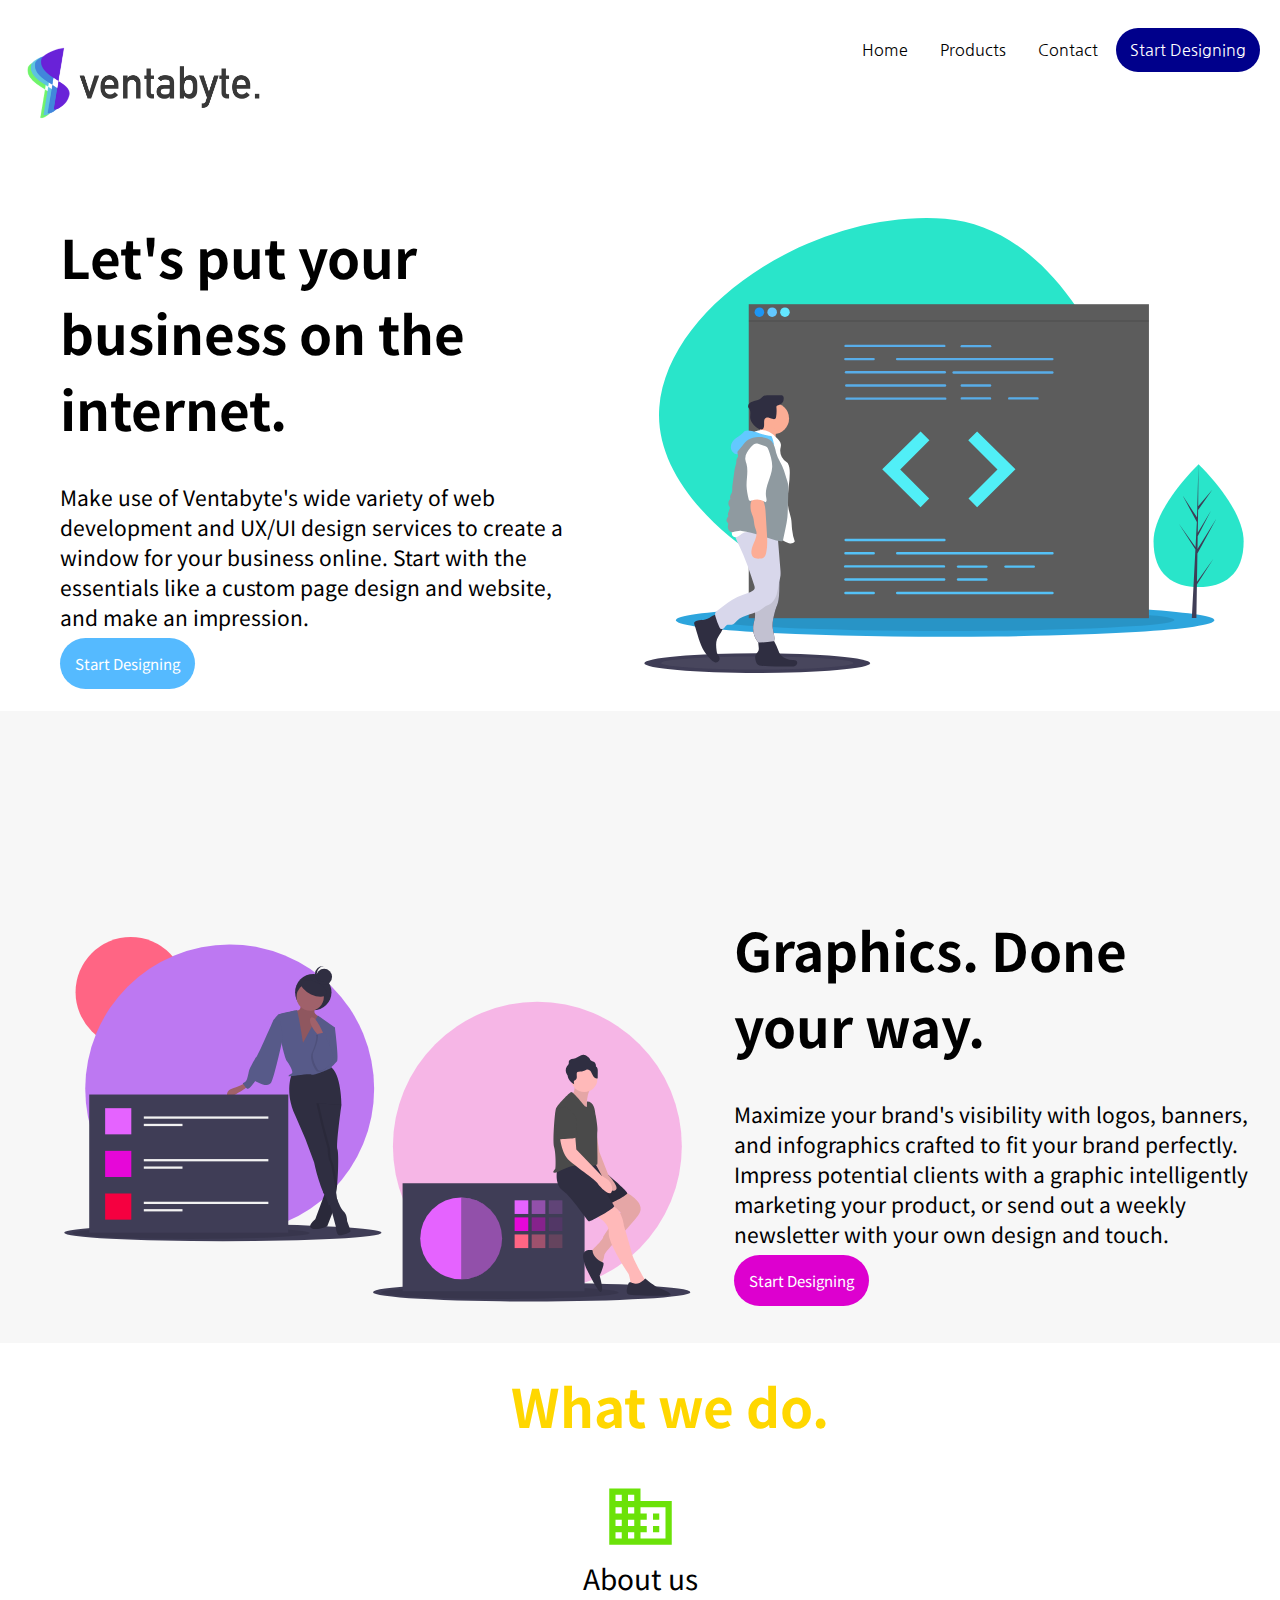
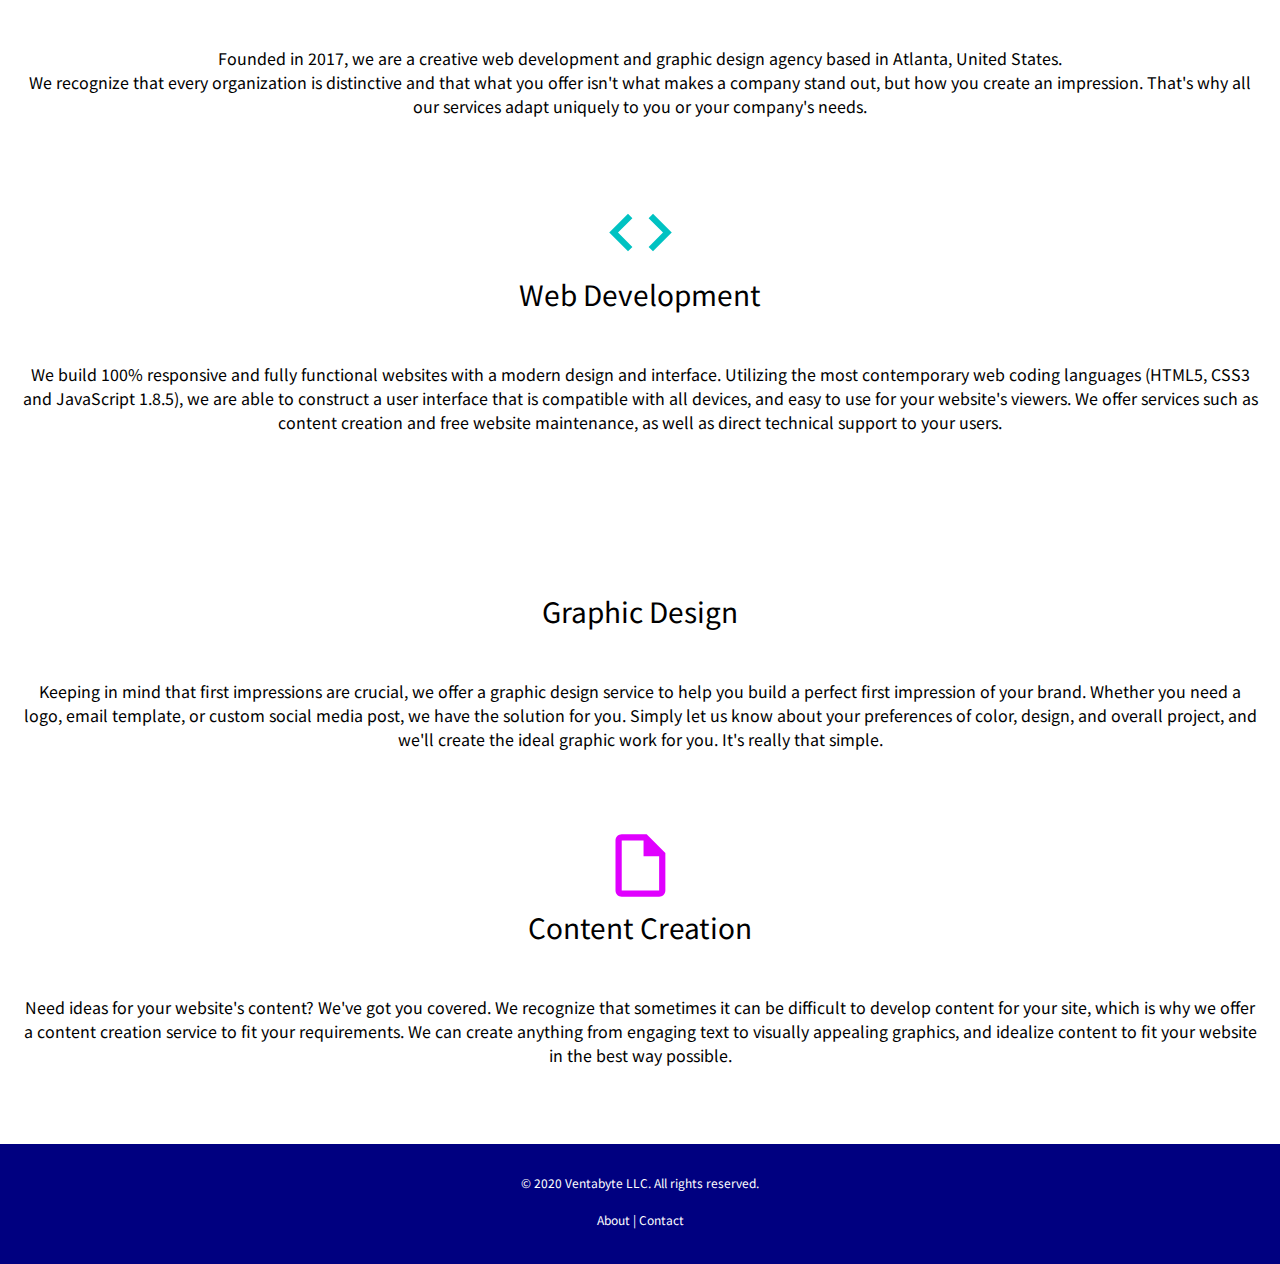
==== commit 8603a0c7: "082920E" ====
--- a/index.html
+++ b/index.html
@@ -7,14 +7,14 @@
     </head>
     <body>
     <div class="menu">
-         <img class="logo" src="ventabyte-logo.png" width="170" height="56">
+         <img class="logo" src="ventabyte-logo.png" width="255" height="84">
         <a href="index.html" class="op">Home</a>
         <a href="products.html" class="op">Products</a>
         <a href="contact.html" class="op">Contact</a>
         <a href="contact.html" class="op-c">Start Designing</a>
         </div>
             <div class="menu-mobile">
-                <img class="logo" src="ventabyte-logo.png" width="170" height="56">
+                <img class="logo" src="ventabyte-logo.png" width="255" height="84">
                 <a id="menuopen" onclick="openMenu()" class="menuopen">&#9776;</a>
                 <a id="menuclose" onclick="closeMenu()" class="menuclose">&times;</a>
                 <br>
--- a/style.css
+++ b/style.css
@@ -22,6 +22,7 @@
         
                 .menu-mobile {
             width: 100%;
+                    height: 100px;
             text-align: right;
             padding-top: 40px;
                     padding-bottom: 5px;
@@ -160,7 +161,7 @@
         .intro-mobile {
             width: 100%;
             display: none;
-            padding-top: 40px;
+            padding-top: 80px;
         }
         
         .mediarev-mobile {
@@ -467,10 +468,13 @@
         }
         
                         @media screen and (max-width: 1056px) {
-            .mediarev img {width: 510px; height: 318px}
+            .mediarev img {width: 765px; height: 477px}
         }
         
         @media screen and (max-width: 1092px) {
+                        h1 {font-size: 80px}
+                        h2 {font-size: 63px}
+            h3 {font-size: 42px}
                     .intro {display: none}
                     .coderev {display: none}
             .container {display: none}
@@ -491,13 +495,13 @@
             .container {display: none}
                         .intro-mobile {display: block}
                     .coderev-mobile {display: block}
-            .coderev-mobile img {width: 600px; height: 455px;}
+            .coderev-mobile img {width: 900px; height: 683px;}
                     h1 {margin-top: 50px}
             .mediarev {display: none}
             .mediaintro {display: none}
                                     .mediarev-mobile {display: block}
             .mediaintro-mobile {display: block}
-            .mediarev-mobile img {width: 598px; height: 373px}
+            .mediarev-mobile img {width: 897px; height: 560px}
             .menu {display: none}
             .menu-mobile {display: block}
         }
@@ -508,7 +512,7 @@
                     .container {display: none}
                         .intro-mobile {display: block}
                     .coderev-mobile {display: block}
-            .coderev-mobile img {width: 450px; height: 341px;}
+            .coderev-mobile img {width: 675px; height: 512px;}
                     h1 {margin-top: 50px; margin-left: 45px; margin-right: 20px;}
                     h3 {margin-left: 45px; margin-right: 20px;}
                     .start {margin-left: 45px;}
@@ -516,7 +520,8 @@
             .mediaintro {display: none}
             .mediarev-mobile {display: block}
             .mediaintro-mobile {display: block}
-                    .mediarev-mobile img {width: 449px; height: 280px}
+                    .mediarev-mobile img {width: 674px; height: 420px}
+                    .mediarev-mobile img {width: 674px; height: 420px}
         }
         
         @media screen and (max-width: 1296px) {
@@ -525,12 +530,8 @@
         }
 
 @media screen and (max-width: 1100px) {
-    .pricebox {width: 288px; margin-left: auto; margin-right: auto}
-    .pricebox-ui {width: 288px; margin-left: auto; margin-right: auto}
+    .pricebox {width: 432px; margin-left: auto; margin-right: auto}
+    .pricebox-ui {width: 432px; margin-left: auto; margin-right: auto}
     .pricebox-tag {width: 100%}
-}
-
-@media screen and (max-width: 715px) {
-    .pricebox {width: 380px; height: 630px; margin-left: auto; margin-right: auto}
-    .pricebox-ui {width: 380px; height: 400px; margin-left: auto; margin-right: auto}
+    .contactbox {width: 432; height: 675px}
 }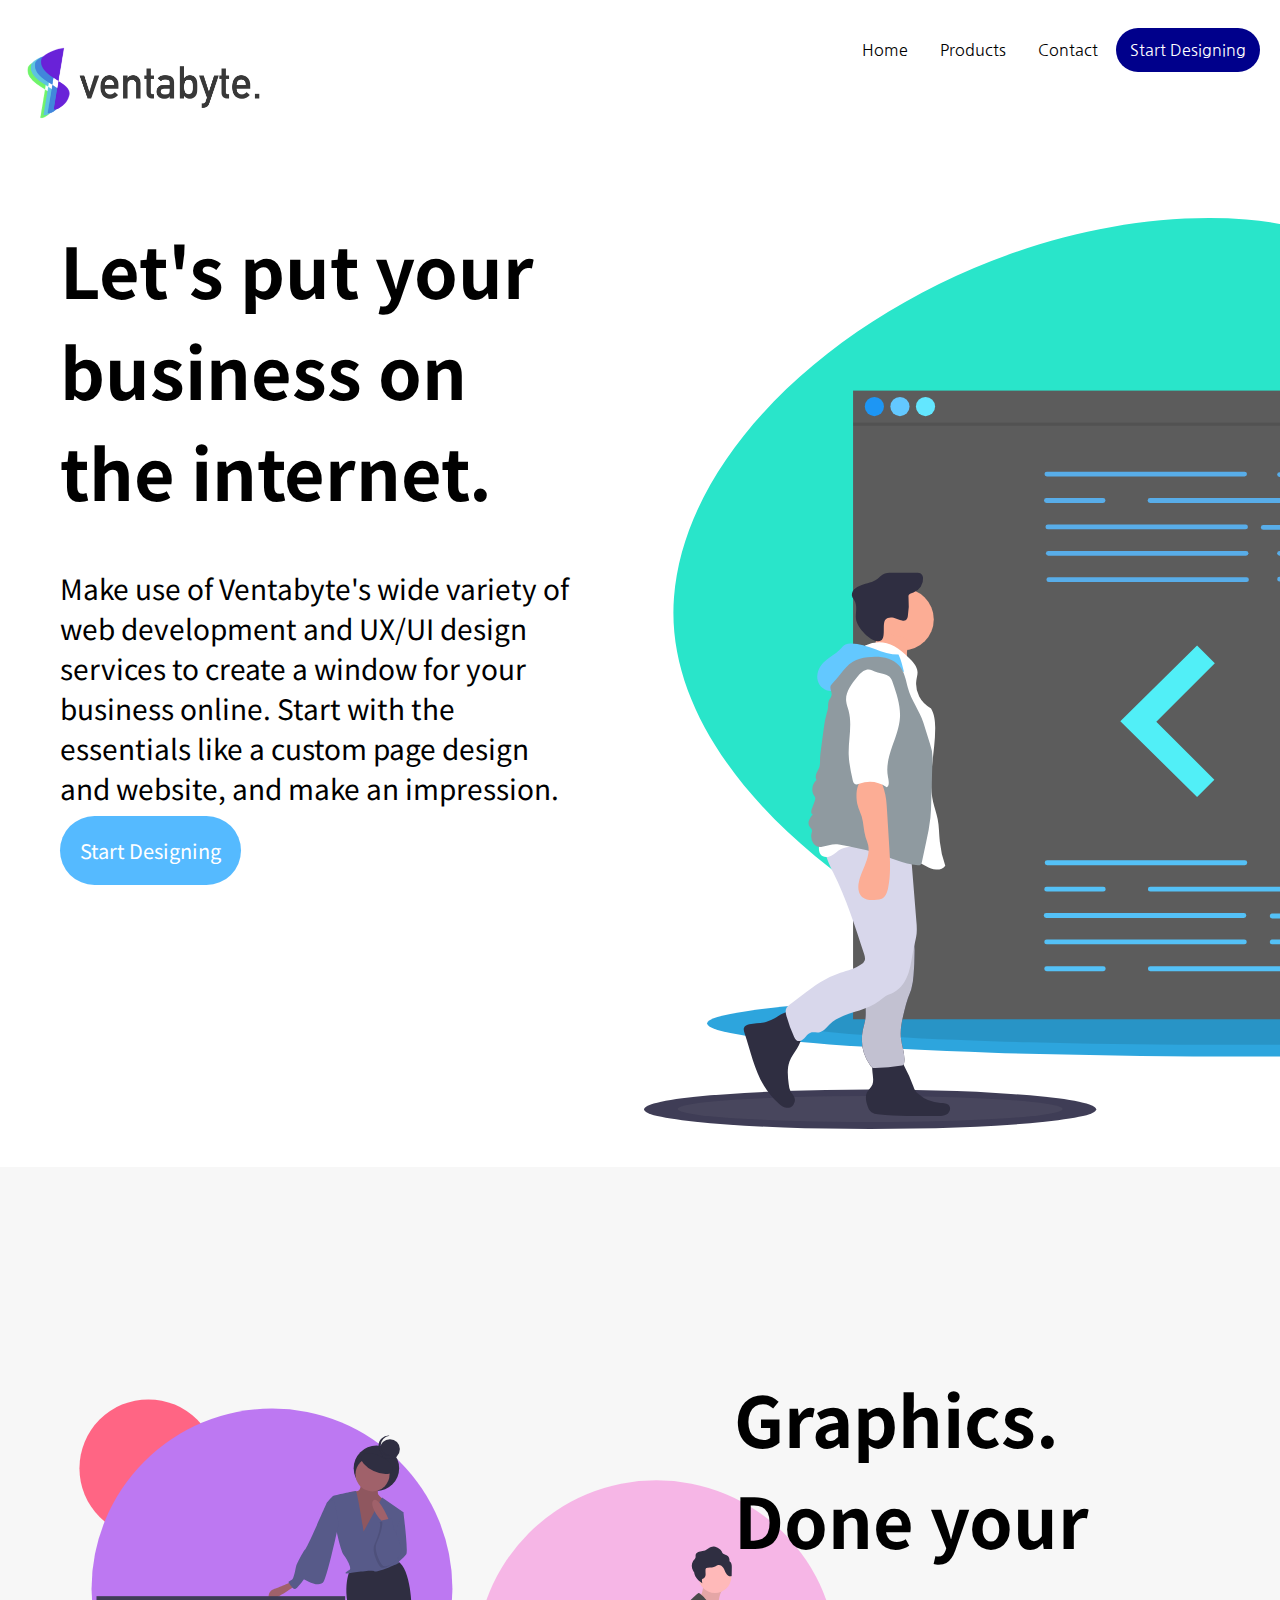
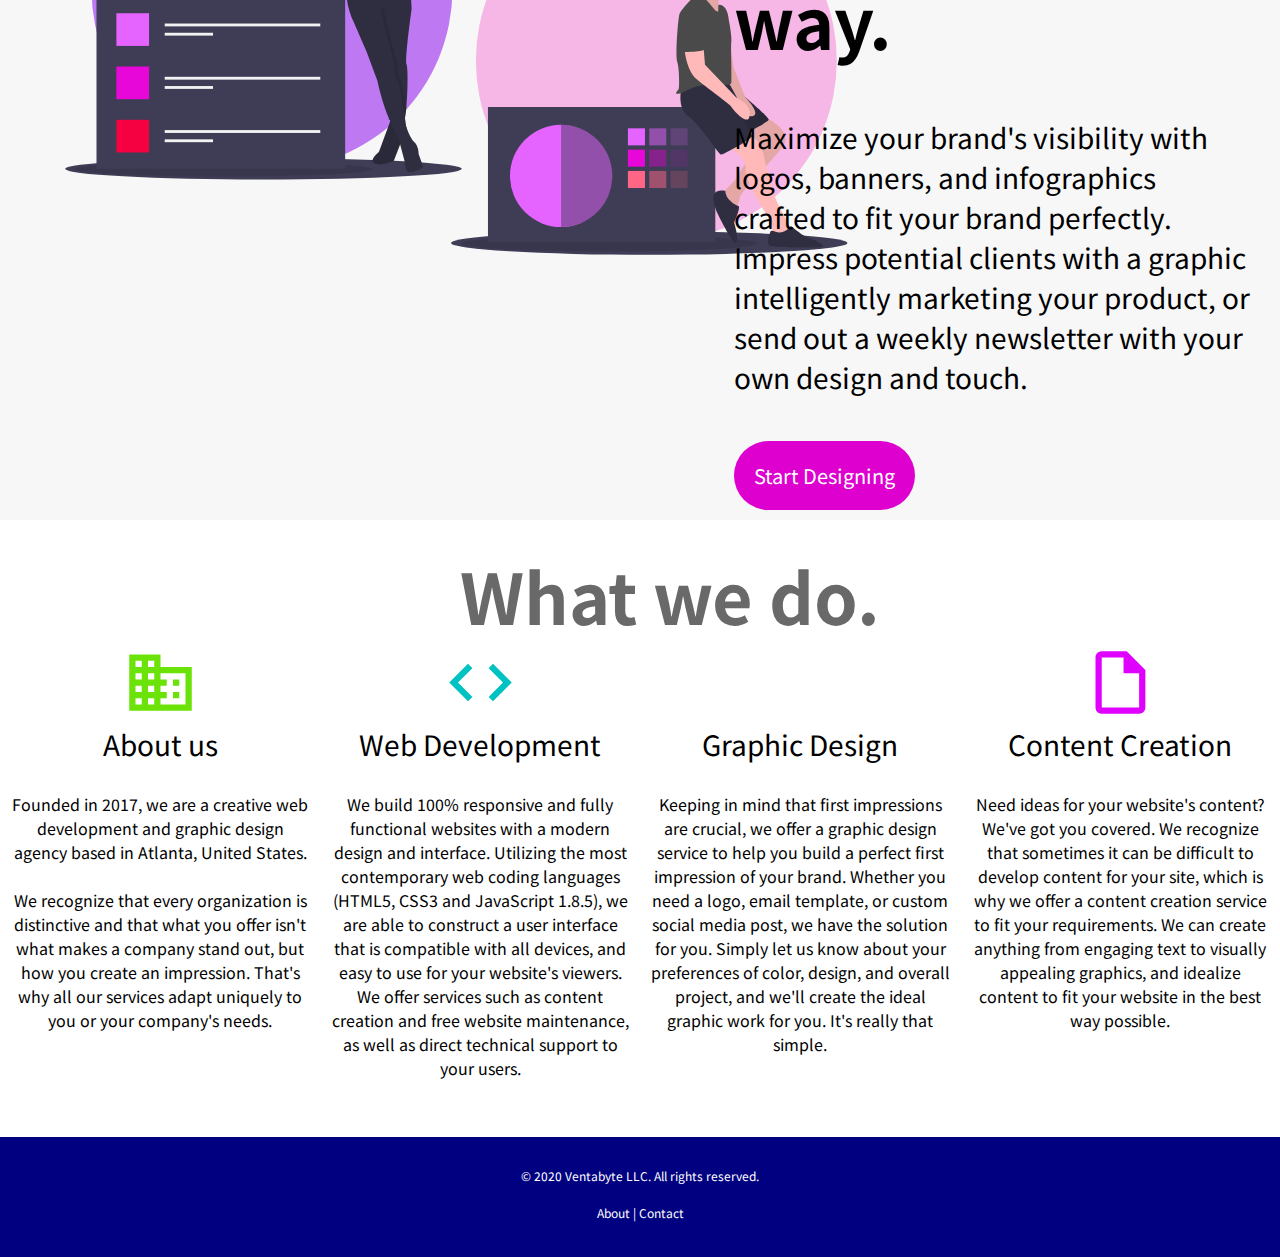
==== commit a28e3dbb: "083020" ====
--- a/index.html
+++ b/index.html
@@ -1,6 +1,8 @@
 <!DOCTYPE html>
 <html>
     <head>
+        <meta name="viewport" content="width=device-width, initial-scale=1.0">
+        <title>Ventabyte | The Web. Modernized.</title>
     <link href="https://fonts.googleapis.com/css2?family=Nanum+Gothic&display=swap" rel="stylesheet">
         <link href="https://fonts.googleapis.com/css2?family=Noto+Sans+KR:wght@300;400;500;900&display=swap" rel="stylesheet">
         <link rel="stylesheet" type="text/css" href="style.css">
@@ -28,7 +30,7 @@
         <br>
         <div class="container">
         <div class="coderev">
-                <img src="coderev%20copy.svg" width="800px" height="607px">
+                <img src="coderev%20copy.svg" width="1200px" height="911px">
         </div>
         <div class="intro">
         <h1>Let's put your business on the internet.</h1>
@@ -39,10 +41,12 @@
         <div class="intro-mobile">
         <h1>Let's put your business on the internet.</h1>
             <h3>Make use of Ventabyte's wide variety of web development and UX/UI design services to create a window for your business online. Start with the essentials like a custom page design and website, and make an impression.</h3>
+                        <br>
+            <br>
             <a href="contact.html" class="start">Start Designing</a>
         </div>
                         <div class="coderev-mobile">
-                <img src="coderev%20copy.svg" width="800px" height="607px">
+                <img src="coderev%20copy.svg" width="656px" height="498px">
         </div>
         <div style="background-color: #f7f7f7;" class="container">
         <div class="mediarev">
@@ -51,6 +55,8 @@
         <div class="mediaintro">
         <h1>Graphics. Done your way.</h1>
             <h3>Maximize your brand's visibility with logos, banners, and infographics crafted to fit your brand perfectly. Impress potential clients with a graphic intelligently marketing your product, or send out a weekly newsletter with your own design and touch.</h3>
+            <br>
+            <br>
             <a href="contact.html" class="start" style="background-color:#dd00cf">Start Designing</a>
         </div>
         </div>
@@ -74,23 +80,6 @@
             <div class="aboutsub"><img src="filter-white-18dp.svg" width="75px" height="75px"><br><h3>Graphic Design</h3><h4>Keeping in mind that first impressions are crucial, we offer a graphic design service to help you build a perfect first impression of your brand. Whether you need a logo, email template, or custom social media post, we have the solution for you. Simply let us know about your preferences of color, design, and overall project, and we'll create the ideal graphic work for you. It's really that simple.</h4></div>
             
             <div class="aboutsub"><img src="description-white-18dp.svg" width="75px" height="75px"><br><h3>Content Creation</h3><h4>Need ideas for your website's content? We've got you covered. We recognize that sometimes it can be difficult to develop content for your site, which is why we offer a content creation service to fit your requirements. We can create anything from engaging text to visually appealing graphics, and idealize content to fit your website in the best way possible.</h4></div>
-            
-            <br>
-            <br>
-            <div class="aboutsub-mobile"><img src="business-white-18dp.svg" width="75px" height="75px">
-                <h3>About us</h3><h4>Founded in 2017, we are a creative web development and graphic design agency based in Atlanta, United States. 
-<br>
-We recognize that every organization is distinctive and that what you offer isn't what makes a company stand out, but how you create an impression. That's why all our services adapt uniquely to you or your company's needs.</h4>
-            </div>
-            <br>
-            <br>
-            <div class="aboutsub-mobile"><img src="code-white-18dp.svg" width="75px" height="75px"><h3>Web Development</h3><h4>We build 100% responsive and fully functional websites with a modern design and interface. Utilizing the most contemporary web coding languages (HTML5, CSS3 and JavaScript 1.8.5), we are able to construct a user interface that is compatible with all devices, and easy to use for your website's viewers. We offer services such as content creation and free website maintenance, as well as direct technical support to your users.</h4></div>
-            <br>
-            <br>
-            <div class="aboutsub-mobile"><img src="filter-white-18dp.svg" width="75px" height="75px"><h3>Graphic Design</h3><h4>Keeping in mind that first impressions are crucial, we offer a graphic design service to help you build a perfect first impression of your brand. Whether you need a logo, email template, or custom social media post, we have the solution for you. Simply let us know about your preferences of color, design, and overall project, and we'll create the ideal graphic work for you. It's really that simple.</h4></div>
-            <br>
-            <br>
-            <div class="aboutsub-mobile"><img src="description-white-18dp.svg" width="75px" height="75px"><h3>Content Creation</h3><h4>Need ideas for your website's content? We've got you covered. We recognize that sometimes it can be difficult to develop content for your site, which is why we offer a content creation service to fit your requirements. We can create anything from engaging text to visually appealing graphics, and idealize content to fit your website in the best way possible.</h4></div>
         </div>
         <br>
         <br>
--- a/style.css
+++ b/style.css
@@ -37,12 +37,12 @@
         
         .menuopen {
             margin-right: 30px;
-            font-size: 40px;
+            font-size: 50px;
         }
         
                 .menuclose {
             margin-right: 30px;
-            font-size: 40px;
+            font-size: 60px;
                     display: none;
         }
         
@@ -50,6 +50,7 @@
             width: 100%;
             display: none;
             text-align: left;
+            background-color: white;
             margin: 0px;
         }
         
@@ -62,6 +63,7 @@
             text-align: left;
             padding: 10px;
             color: black;
+            background-color: white;
         }
 
 .op-m:visited {
@@ -204,6 +206,7 @@
             padding: 20px;
             text-align: center;
             margin-left: 60px;
+            margin-top: 50px;
             color: white;
             font-family: 'Noto Sans KR', sans-serif;
             width: 200px;
@@ -220,28 +223,17 @@
         }
         
         .aboutsub {
-            width: 20%;
+            width: 25%;
             display: inline;
                 text-align: center;
             float: left;
-            margin: 2%;
-        }
-        
-                .aboutsub-mobile {
-            width: 100%;
-            display: none;
-                    color: white;
-        }
-        
-         .aboutsub-mobile h4 {
-            padding: 20px;
-        }
-        
-        
+            
+        }
+         
         .about h1 {
             margin-top: 20px;
             margin-bottom: 0px;
-            color: gold;
+            color: dimgray;
             text-align: center;
         }
         
@@ -262,20 +254,13 @@
             font-size: 28px;
         }
         
-                .aboutsub-mobile h3 {
-            margin-left: 0px;
-            margin-top: 0px;
-            margin-right: 0px;
-            padding-bottom: 0px;
-            text-align: center;
-            font-size: 28px;
-        }
-        
         h4 {
             color: black;
             text-align: center;
             font-family: 'Noto Sans KR', sans-serif;
             font-weight: 400;
+            margin-left: 10px;
+            margin-right: 10px;
         }
         
         .footer {
@@ -324,7 +309,7 @@
 
 .pricebox-ui {
         width: 350px;
-    height: 375px;
+    height: 390px;
     display: inline-block;
     background-color: #cf00e6;
     color: white;
@@ -361,7 +346,7 @@
 
 .pricebox-tag {
     width: 350px;
-    height: 275px;
+    height: 290px;
     background-color: #00e800;
 }
 
@@ -436,7 +421,8 @@
 
 .contactbox {
         width: 350px;
-    height: 450px;
+    height: 480px;
+    padding: 20px;
     display: inline-block;
     background-color: #cf00e6;
     color: white;
@@ -453,85 +439,101 @@
     font-weight: 300;
 }
 
-        @media screen and (max-width: 1632px) {
-            h1 {font-size: 53px}
-            h3 {font-size: 21px}
-            .start {font-size: 15px; padding: 15px; width: 150px}
-            .coderev img {width: 600px; height: 455px}
-            .mediarev-mobile {display: none}
-            .mediaintro-mobile {display: none}
-            .mediarev-mobile img {width: 598px; height: 373px}
-        }
-        
-                @media screen and (max-width: 1416px) {
-            .mediarev img {width: 638px; height: 398px}
-        }
-        
-                        @media screen and (max-width: 1056px) {
-            .mediarev img {width: 765px; height: 477px}
-        }
-        
-        @media screen and (max-width: 1092px) {
-                        h1 {font-size: 80px}
-                        h2 {font-size: 63px}
-            h3 {font-size: 42px}
-                    .intro {display: none}
-                    .coderev {display: none}
-            .container {display: none}
-                        .intro-mobile {display: block}
-                    .coderev-mobile {display: block}
-                    h1 {margin-top: 50px}
-            .mediarev {display: none}
-            .mediaintro {display: none}
-                        .mediarev-mobile {display: block}
-            .mediaintro-mobile {display: block}
-            .menu {display: none}
-            .menu-mobile {display: block}
-        }
-        
-        @media screen and (max-width: 720px) {
-                    .intro {display: none}
-                    .coderev {display: none}
-            .container {display: none}
-                        .intro-mobile {display: block}
-                    .coderev-mobile {display: block}
-            .coderev-mobile img {width: 900px; height: 683px;}
-                    h1 {margin-top: 50px}
-            .mediarev {display: none}
-            .mediaintro {display: none}
-                                    .mediarev-mobile {display: block}
-            .mediaintro-mobile {display: block}
-            .mediarev-mobile img {width: 897px; height: 560px}
-            .menu {display: none}
-            .menu-mobile {display: block}
-        }
-        
-                @media screen and (max-width: 720px) {
-                    .intro {display: none}
-                    .coderev {display: none}
-                    .container {display: none}
-                        .intro-mobile {display: block}
-                    .coderev-mobile {display: block}
-            .coderev-mobile img {width: 675px; height: 512px;}
-                    h1 {margin-top: 50px; margin-left: 45px; margin-right: 20px;}
-                    h3 {margin-left: 45px; margin-right: 20px;}
-                    .start {margin-left: 45px;}
-                    .mediarev {display: none}
-            .mediaintro {display: none}
-            .mediarev-mobile {display: block}
-            .mediaintro-mobile {display: block}
-                    .mediarev-mobile img {width: 674px; height: 420px}
-                    .mediarev-mobile img {width: 674px; height: 420px}
-        }
-        
-        @media screen and (max-width: 1296px) {
-            .aboutsub {display: none}
-            .aboutsub-mobile {display: block}
-        }
-
-@media screen and (max-width: 1100px) {
-    .pricebox {width: 432px; margin-left: auto; margin-right: auto}
-    .pricebox-ui {width: 432px; margin-left: auto; margin-right: auto}
-    .pricebox-tag {width: 100%}
-    .contactbox {width: 432; height: 675px}
+@media screen and (max-width: 1200px) {
+    .menu {display: none}
+    .menu-mobile {display: block}
+    .mobile-nav {display: block}
+    .intro {display: none}
+    .coderev {display: none}
+    .intro-mobile {display: block}
+    .coderev-mobile {display: block}
+    .mediaintro {display: none}
+    .mediarev {display: none}
+    .mediaintro-mobile {display: block}
+    .mediarev-mobile {display: block}
+    h1 {font-size: 58px}
+    h2 {font-size: 35px}
+    h3 {font-size: 23px}
+    .start {font-size: 17px; padding: 17px; width: 170px}
+    .aboutsub {width: 20%}
+    .aboutsub h3 {font-size: 23px}
+    .footer {height: 100px}
+    .inquiry {padding: 12px}
+}
+
+@media screen and (max-width: 992px) {
+    .menu {display: none}
+    .menu-mobile {display: block}
+    .mobile-nav {display: block}
+    .intro {display: none}
+    .coderev {display: none}
+    .intro-mobile {display: block}
+    .coderev-mobile {display: block}
+    .coderev mobile img {width: 545px; height: 413px}
+    .mediaintro {display: none}
+    .mediarev {display: none}
+    .mediaintro-mobile {display: block}
+    .mediarev-mobile {display: block}
+    h1 {font-size: 45px; margin-top: 50px;}
+    h2 {font-size: 35px}
+    h3 {font-size: 23px}
+    .start {font-size: 13px; padding: 13px; width: 130px}
+    .aboutsub {width: 25%}
+    .aboutsub h3 {font-size: 23px}
+    .footer {height: 110px}
+    .inquiry {padding: 12px}
+    .gdesign h2 {font-size: 35px}
+    .gdesign h3 {font-size: 23px; margin: 0px}
+    .pricebox-cont h2, .pricebox-cont h3 {margin-left: 0px; margin-right: 0px}
+    .pricebox-cont h2 {font-size: 35px}
+    .pricebox-cont h3 {font-size: 23px; margin-bottom: 20px}
+    .about h1 {margin: 0px}
+}
+
+@media screen and (max-width: 768px) {
+    .menu {display: none}
+    .menu-mobile {display: block}
+    .mobile-nav {display: block}
+    .intro {display: none}
+    .coderev {display: none}
+    .intro-mobile {display: block}
+    .coderev-mobile {display: block}
+    .coderev mobile img {width: 997px; height: 756px}
+    .mediaintro {display: none}
+    .mediarev {display: none}
+    .mediaintro-mobile {display: block}
+    .mediarev-mobile {display: block}
+    h1 {font-size: 74px; margin-top: 40px; margin-left: 38px}
+    h2 {font-size: 58px}
+    h3 {font-size: 38px; margin-left: 38px; margin-right: 38px;}
+    .start {font-size: 21px; padding: 21px; width: 210px}
+    .aboutsub {width: 25%}
+    .aboutsub h3 {font-size: 38px; margin-left: 38px; margin-right: 38px;}
+    .footer {height: 110px}
+    .inquiry {padding: 12px}
+    h4 {margin-left: 8px; margin-right: 8px}
+}
+
+@media screen and (max-width: 600px) {
+    .menu {display: none}
+    .menu-mobile {display: block}
+    .mobile-nav {display: block}
+    .intro {display: none}
+    .coderev {display: none}
+    .intro-mobile {display: block}
+    .coderev-mobile {display: block}
+    .coderev mobile img {width: 638px; height: 484px}
+    .mediaintro {display: none}
+    .mediarev {display: none}
+    .mediaintro-mobile {display: block}
+    .mediarev-mobile {display: block}
+    h1 {font-size: 61px; margin-top: 40px; margin-left: 32px}
+    h2 {font-size: 48px}
+    h3 {font-size: 32px; margin-left: 32px; margin-right: 32px;}
+    .start {font-size: 17px; padding: 17px; width: 170px}
+    .aboutsub {width: 100%}
+    .aboutsub h3 {font-size: 32px; margin-left: 32px; margin-right: 32px;}
+    .footer {height: 110px}
+    .inquiry {padding: 10px}
+    h4 {margin-left: 7px; margin-right: 7px}
 }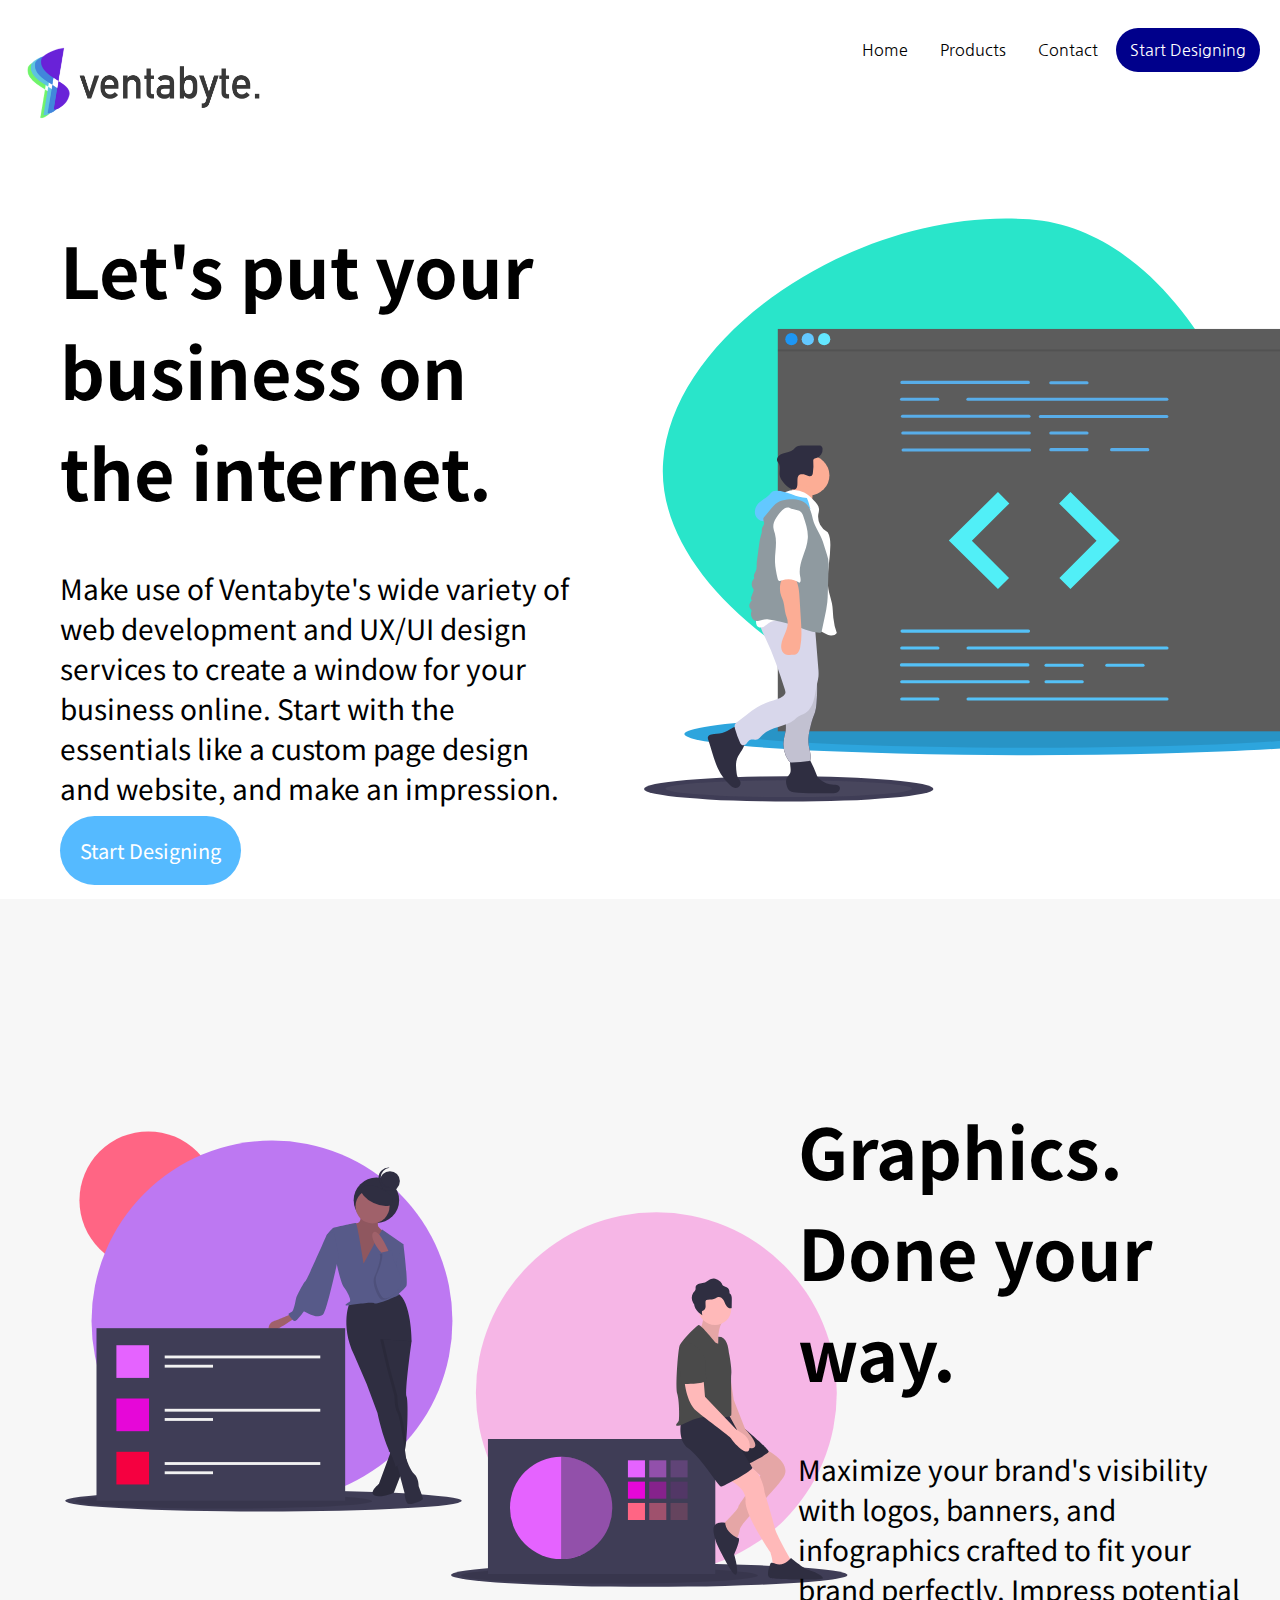
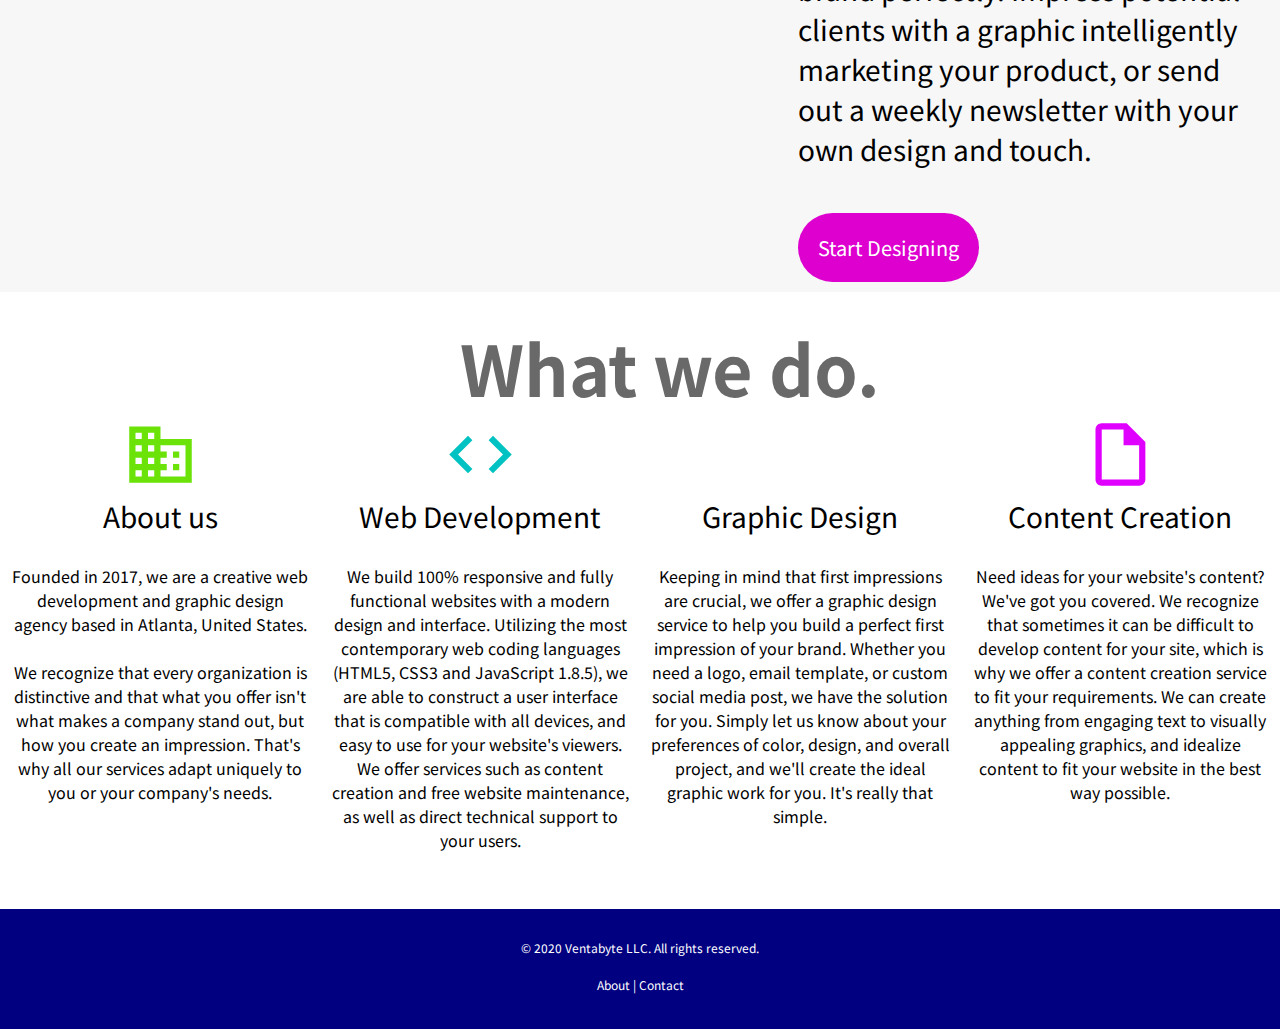
==== commit 2ea13c6d: "090120" ====
--- a/index.html
+++ b/index.html
@@ -16,7 +16,7 @@
         <a href="contact.html" class="op-c">Start Designing</a>
         </div>
             <div class="menu-mobile">
-                <img class="logo" src="ventabyte-logo.png" width="255" height="84">
+                <img class="logo" src="ventabyte-logo.png" width="227" height="75">
                 <a id="menuopen" onclick="openMenu()" class="menuopen">&#9776;</a>
                 <a id="menuclose" onclick="closeMenu()" class="menuclose">&times;</a>
                 <br>
@@ -30,7 +30,7 @@
         <br>
         <div class="container">
         <div class="coderev">
-                <img src="coderev%20copy.svg" width="1200px" height="911px">
+                <img src="coderev%20copy.svg" width="960px" height="729px">
         </div>
         <div class="intro">
         <h1>Let's put your business on the internet.</h1>
@@ -46,7 +46,7 @@
             <a href="contact.html" class="start">Start Designing</a>
         </div>
                         <div class="coderev-mobile">
-                <img src="coderev%20copy.svg" width="656px" height="498px">
+                <img style="margin: 2.5%;" src="coderev%20copy.svg" width="95%" height="69%">
         </div>
         <div style="background-color: #f7f7f7;" class="container">
         <div class="mediarev">
@@ -60,13 +60,13 @@
             <a href="contact.html" class="start" style="background-color:#dd00cf">Start Designing</a>
         </div>
         </div>
-         <div class="mediaintro-mobile">
+         <div style="background-color: #f7f7f7;" class="mediaintro-mobile">
         <h1>Graphics. Done your way.</h1>
             <h3>Maximize your brand's visibility with logos, banners, and infographics crafted to fit your brand perfectly. Impress potential clients with a graphic intelligently marketing your product, or send out a weekly newsletter with your own design and touch.</h3>
             <a href="contact.html" class="start" style="background-color:#dd00cf">Start Designing</a>
         </div>
-                        <div class="mediarev-mobile">
-                <img src="media.svg" width="638px" height="398px">
+                        <div style="background-color: #f7f7f7;" class="mediarev-mobile">
+                <img src="media.svg" width="95%" height="69%">
         </div>
         <div id="about" class="about">
         <h1>What we do.</h1>
--- a/style.css
+++ b/style.css
@@ -22,9 +22,9 @@
         
                 .menu-mobile {
             width: 100%;
-                    height: 100px;
+                    height: 80px;
             text-align: right;
-            padding-top: 40px;
+            padding-top: 20px;
                     padding-bottom: 5px;
                     display: none;
                     position: fixed;
@@ -135,7 +135,7 @@
             display: inline;
             padding-top: 200px;
             padding-left: 60px;
-            width: 45%;
+            width: 40%;
         }
         
         .intro {
@@ -145,7 +145,7 @@
         }
         
         .mediaintro {
-                        width: 45%;
+                        width: 40%;
             float: right;
             text-align: left;
             display: inline;
@@ -163,7 +163,7 @@
         .intro-mobile {
             width: 100%;
             display: none;
-            padding-top: 80px;
+            padding-top: 50px;
         }
         
         .mediarev-mobile {
@@ -439,10 +439,13 @@
     font-weight: 300;
 }
 
+@media screen and (max-width: 2000px) {
+    .coderev img {width: 768px; height: 584px;}
+}
+
 @media screen and (max-width: 1200px) {
     .menu {display: none}
     .menu-mobile {display: block}
-    .mobile-nav {display: block}
     .intro {display: none}
     .coderev {display: none}
     .intro-mobile {display: block}
@@ -459,17 +462,17 @@
     .aboutsub h3 {font-size: 23px}
     .footer {height: 100px}
     .inquiry {padding: 12px}
+    .container {display: none}
 }
 
 @media screen and (max-width: 992px) {
     .menu {display: none}
     .menu-mobile {display: block}
-    .mobile-nav {display: block}
     .intro {display: none}
     .coderev {display: none}
     .intro-mobile {display: block}
     .coderev-mobile {display: block}
-    .coderev mobile img {width: 545px; height: 413px}
+    .coderev mobile img {width: 550px; height: 413px}
     .mediaintro {display: none}
     .mediarev {display: none}
     .mediaintro-mobile {display: block}
@@ -488,36 +491,36 @@
     .pricebox-cont h2 {font-size: 35px}
     .pricebox-cont h3 {font-size: 23px; margin-bottom: 20px}
     .about h1 {margin: 0px}
+    .container {display: none}
 }
 
 @media screen and (max-width: 768px) {
     .menu {display: none}
     .menu-mobile {display: block}
-    .mobile-nav {display: block}
     .intro {display: none}
     .coderev {display: none}
     .intro-mobile {display: block}
     .coderev-mobile {display: block}
-    .coderev mobile img {width: 997px; height: 756px}
+    .coderev mobile img {width: 100%; height: 40%}
     .mediaintro {display: none}
     .mediarev {display: none}
     .mediaintro-mobile {display: block}
     .mediarev-mobile {display: block}
-    h1 {font-size: 74px; margin-top: 40px; margin-left: 38px}
-    h2 {font-size: 58px}
-    h3 {font-size: 38px; margin-left: 38px; margin-right: 38px;}
-    .start {font-size: 21px; padding: 21px; width: 210px}
+    h1 {font-size: 59px; margin-top: 25px; margin-left: 20px}
+    h2 {font-size: 47px}
+    h3 {font-size: 30px; margin-left: 30px; margin-right: 30px;}
+    .start {font-size: 20px; padding: 20px; width: 200px}
     .aboutsub {width: 25%}
-    .aboutsub h3 {font-size: 38px; margin-left: 38px; margin-right: 38px;}
+    .aboutsub h3 {font-size: 30px; margin-left: 30px; margin-right: 30px;}
     .footer {height: 110px}
     .inquiry {padding: 12px}
     h4 {margin-left: 8px; margin-right: 8px}
+    .container {display: none}
 }
 
 @media screen and (max-width: 600px) {
     .menu {display: none}
     .menu-mobile {display: block}
-    .mobile-nav {display: block}
     .intro {display: none}
     .coderev {display: none}
     .intro-mobile {display: block}
@@ -527,13 +530,14 @@
     .mediarev {display: none}
     .mediaintro-mobile {display: block}
     .mediarev-mobile {display: block}
-    h1 {font-size: 61px; margin-top: 40px; margin-left: 32px}
-    h2 {font-size: 48px}
-    h3 {font-size: 32px; margin-left: 32px; margin-right: 32px;}
-    .start {font-size: 17px; padding: 17px; width: 170px}
+    h1 {font-size: 49px; margin-top: 33px; margin-left: 20px}
+    h2 {font-size: 40px}
+    h3 {font-size: 27px; margin-left: 20px; margin-right: 20px;}
+    .start {font-size: 14px; padding: 19px; width: 140px}
     .aboutsub {width: 100%}
-    .aboutsub h3 {font-size: 32px; margin-left: 32px; margin-right: 32px;}
+    .aboutsub h3 {font-size: 27px; margin-left: 27px; margin-right: 27px;}
     .footer {height: 110px}
     .inquiry {padding: 10px}
     h4 {margin-left: 7px; margin-right: 7px}
+    .container {display: none}
 }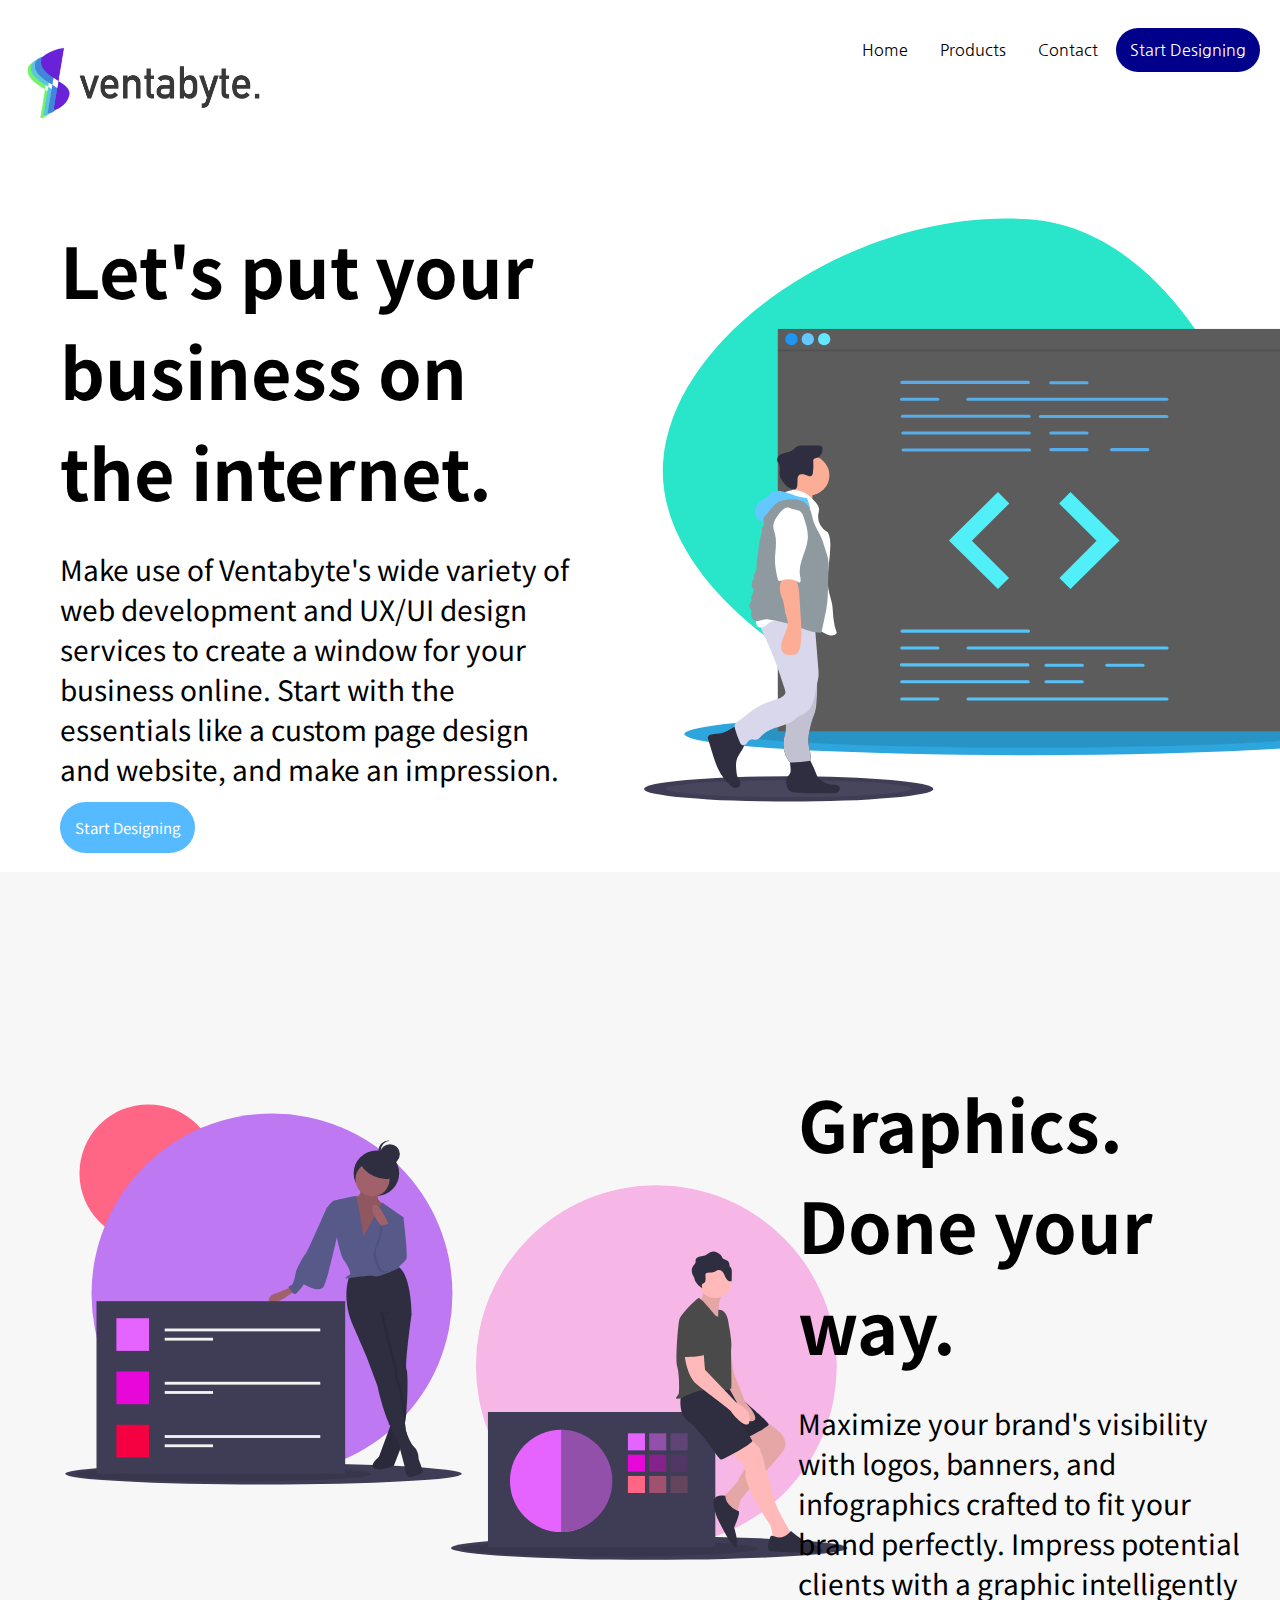
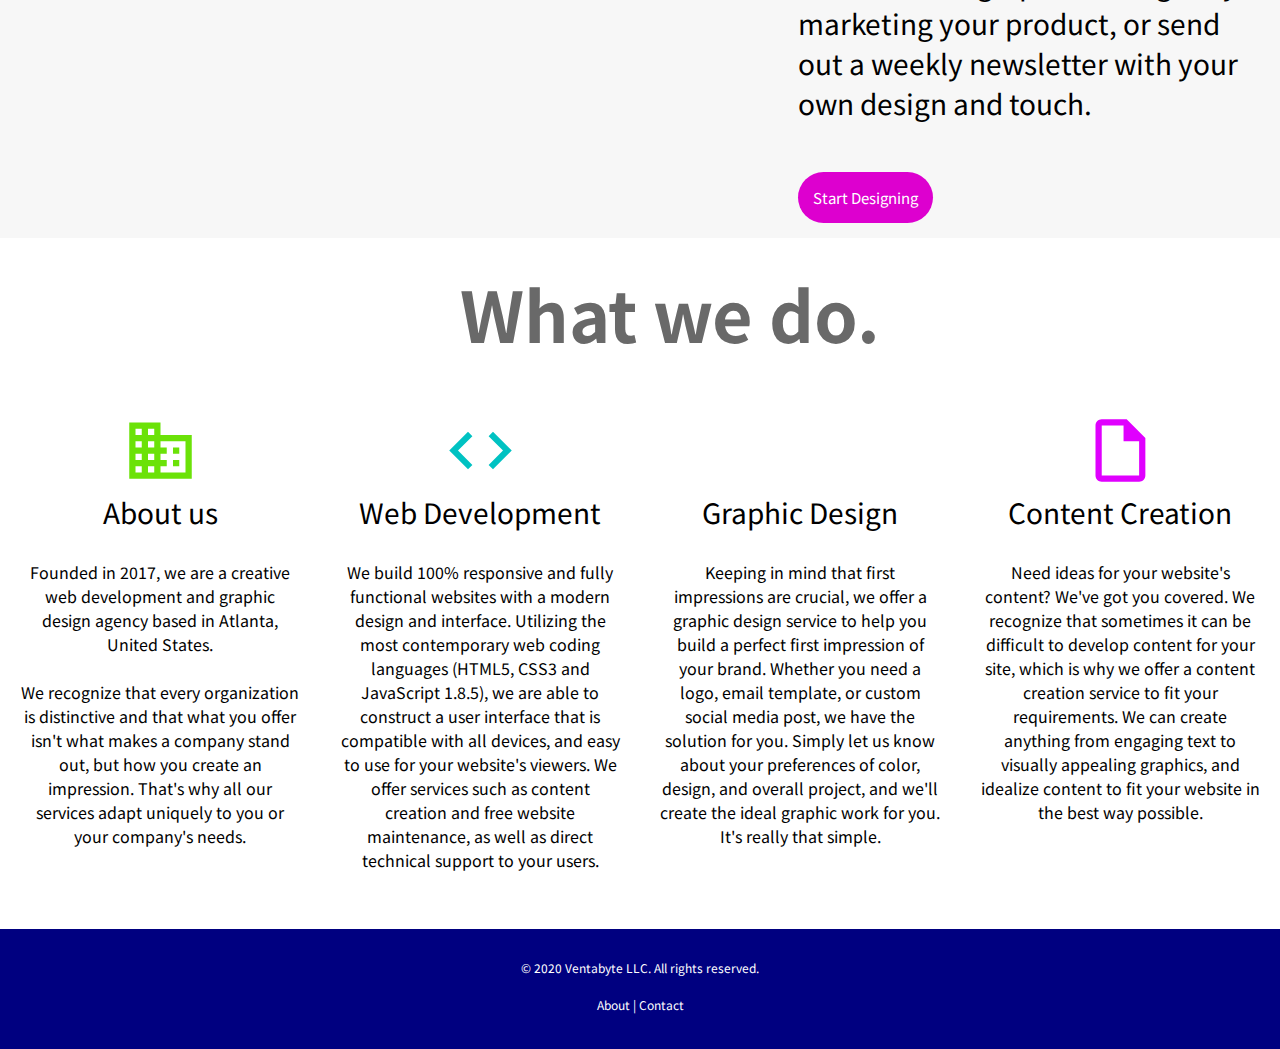
==== commit af34a0e7: "Google Analytics" ====
--- a/index.html
+++ b/index.html
@@ -103,4 +103,13 @@
     }
         
     </script>
+    <!-- Global site tag (gtag.js) - Google Analytics -->
+<script async src="https://www.googletagmanager.com/gtag/js?id=UA-131437184-2"></script>
+<script>
+  window.dataLayer = window.dataLayer || [];
+  function gtag(){dataLayer.push(arguments);}
+  gtag('js', new Date());
+
+  gtag('config', 'UA-131437184-2');
+</script>
 </html>--- a/style.css
+++ b/style.css
@@ -183,6 +183,7 @@
             margin-top: 200px;
             font-family: 'Noto Sans KR', sans-serif;
             font-size: 70px;
+            margin-bottom: 0px;
         }
 
 h2 {
@@ -203,15 +204,15 @@
         .start {
             border-radius: 50px;
             background-color: #55baff;
-            padding: 20px;
-            text-align: center;
-            margin-left: 60px;
-            margin-top: 50px;
+            padding: 15px;
+            text-align: center;
+            margin: 60px;
+            margin-top: 40px;
             color: white;
             font-family: 'Noto Sans KR', sans-serif;
             width: 200px;
             border: 0px;
-            font-size: 20px;
+            font-size: 15px;
             text-decoration: none;
         }
         
@@ -227,6 +228,7 @@
             display: inline;
                 text-align: center;
             float: left;
+            margin-top: 50px;
             
         }
          
@@ -259,8 +261,8 @@
             text-align: center;
             font-family: 'Noto Sans KR', sans-serif;
             font-weight: 400;
-            margin-left: 10px;
-            margin-right: 10px;
+            margin-left: 20px;
+            margin-right: 20px;
         }
         
         .footer {
@@ -296,9 +298,16 @@
     background-color: navy;
 }
 
+.pricebox-cont-m {
+    width: 100%;
+    text-align: center;
+    display: inline-block;
+    background-color: navy;
+}
+
 .pricebox {
     width: 350px;
-    height: 620px;
+    height: 630px;
     display: inline-block;
     background-color: white;
     margin-left: 10px;
@@ -307,6 +316,22 @@
     vertical-align: top;
 }
 
+.pricebox-m {
+    width: 95%;
+    height: 200px;
+    display: inline-block;
+    background-color: white;
+    margin-left: auto;
+    margin-right: auto;
+    margin-bottom: 20px;
+    vertical-align: top;
+}
+
+.pricebox-m .pricebox-tag {
+    width: 200px;
+    height: 100%;
+}
+
 .pricebox-ui {
         width: 350px;
     height: 390px;
@@ -382,12 +407,13 @@
 
 .inquiry {
     border-radius: 50px;
+    margin-top: 0px;
+    margin-bottom: 30px;
     background-color: #00e800;
     padding: 15px;
     text-decoration: none;
     color: white;
     font-family: 'Noto Sans KR', sans-serif;
-    display: inline;
 }
 
 .pricebox-cont h2 {
@@ -454,11 +480,10 @@
     .mediarev {display: none}
     .mediaintro-mobile {display: block}
     .mediarev-mobile {display: block}
-    h1 {font-size: 58px}
+    h1 {font-size: 58px; margin-top: 100px;}
     h2 {font-size: 35px}
     h3 {font-size: 23px}
-    .start {font-size: 17px; padding: 17px; width: 170px}
-    .aboutsub {width: 20%}
+    .aboutsub {width: 100%}
     .aboutsub h3 {font-size: 23px}
     .footer {height: 100px}
     .inquiry {padding: 12px}
@@ -477,11 +502,10 @@
     .mediarev {display: none}
     .mediaintro-mobile {display: block}
     .mediarev-mobile {display: block}
-    h1 {font-size: 45px; margin-top: 50px;}
+    h1 {font-size: 45px; margin-top: 100px}
     h2 {font-size: 35px}
     h3 {font-size: 23px}
-    .start {font-size: 13px; padding: 13px; width: 130px}
-    .aboutsub {width: 25%}
+    .aboutsub {width: 100%}
     .aboutsub h3 {font-size: 23px}
     .footer {height: 110px}
     .inquiry {padding: 12px}
@@ -492,6 +516,7 @@
     .pricebox-cont h3 {font-size: 23px; margin-bottom: 20px}
     .about h1 {margin: 0px}
     .container {display: none}
+    .start {margin: 20px}
 }
 
 @media screen and (max-width: 768px) {
@@ -506,16 +531,16 @@
     .mediarev {display: none}
     .mediaintro-mobile {display: block}
     .mediarev-mobile {display: block}
-    h1 {font-size: 59px; margin-top: 25px; margin-left: 20px}
+    h1 {font-size: 59px; margin-left: 20px; margin-top: 90px}
     h2 {font-size: 47px}
     h3 {font-size: 30px; margin-left: 30px; margin-right: 30px;}
-    .start {font-size: 20px; padding: 20px; width: 200px}
-    .aboutsub {width: 25%}
+    .aboutsub {width: 100%}
     .aboutsub h3 {font-size: 30px; margin-left: 30px; margin-right: 30px;}
     .footer {height: 110px}
     .inquiry {padding: 12px}
     h4 {margin-left: 8px; margin-right: 8px}
     .container {display: none}
+    .start {margin: 20px}
 }
 
 @media screen and (max-width: 600px) {
@@ -530,14 +555,14 @@
     .mediarev {display: none}
     .mediaintro-mobile {display: block}
     .mediarev-mobile {display: block}
-    h1 {font-size: 49px; margin-top: 33px; margin-left: 20px}
+    h1 {font-size: 49px; margin-top: 85px; margin-left: 20px}
     h2 {font-size: 40px}
     h3 {font-size: 27px; margin-left: 20px; margin-right: 20px;}
-    .start {font-size: 14px; padding: 19px; width: 140px}
     .aboutsub {width: 100%}
     .aboutsub h3 {font-size: 27px; margin-left: 27px; margin-right: 27px;}
     .footer {height: 110px}
     .inquiry {padding: 10px}
     h4 {margin-left: 7px; margin-right: 7px}
     .container {display: none}
+    .start {margin: 20px}
 }